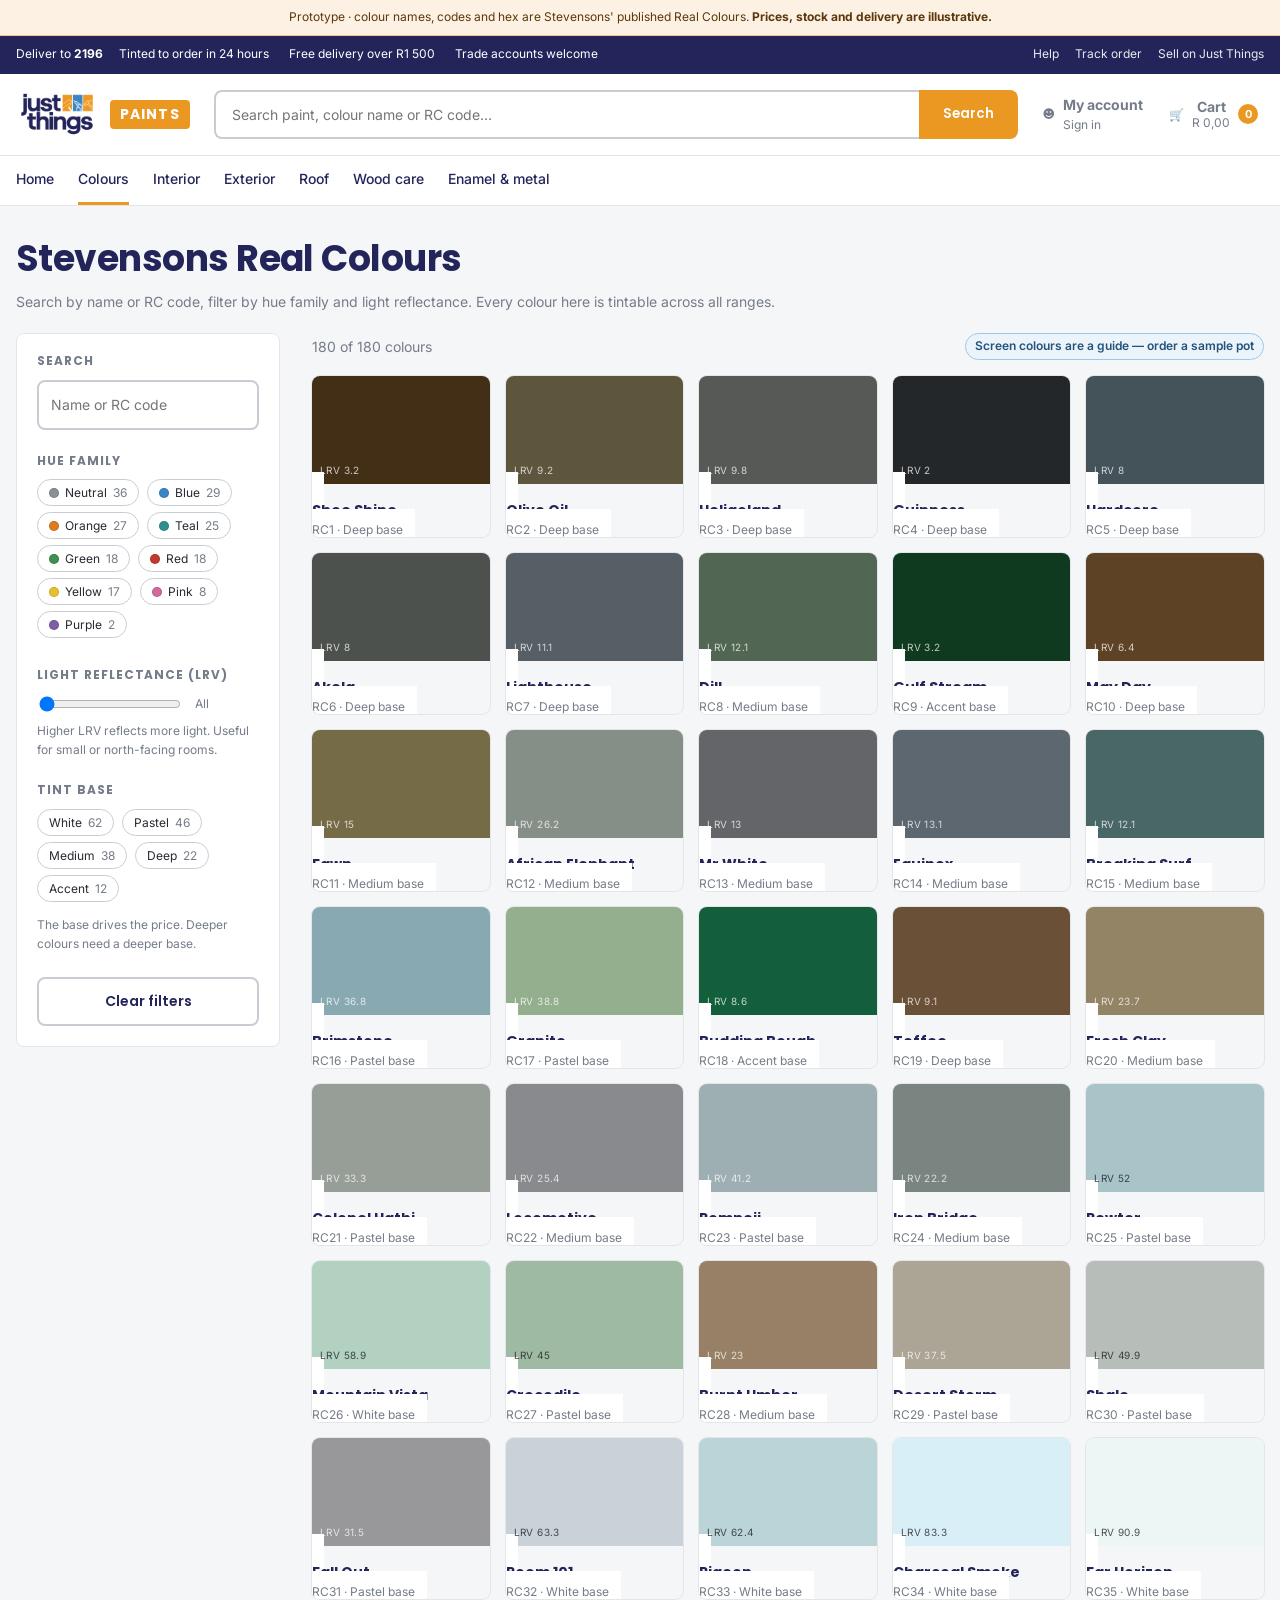
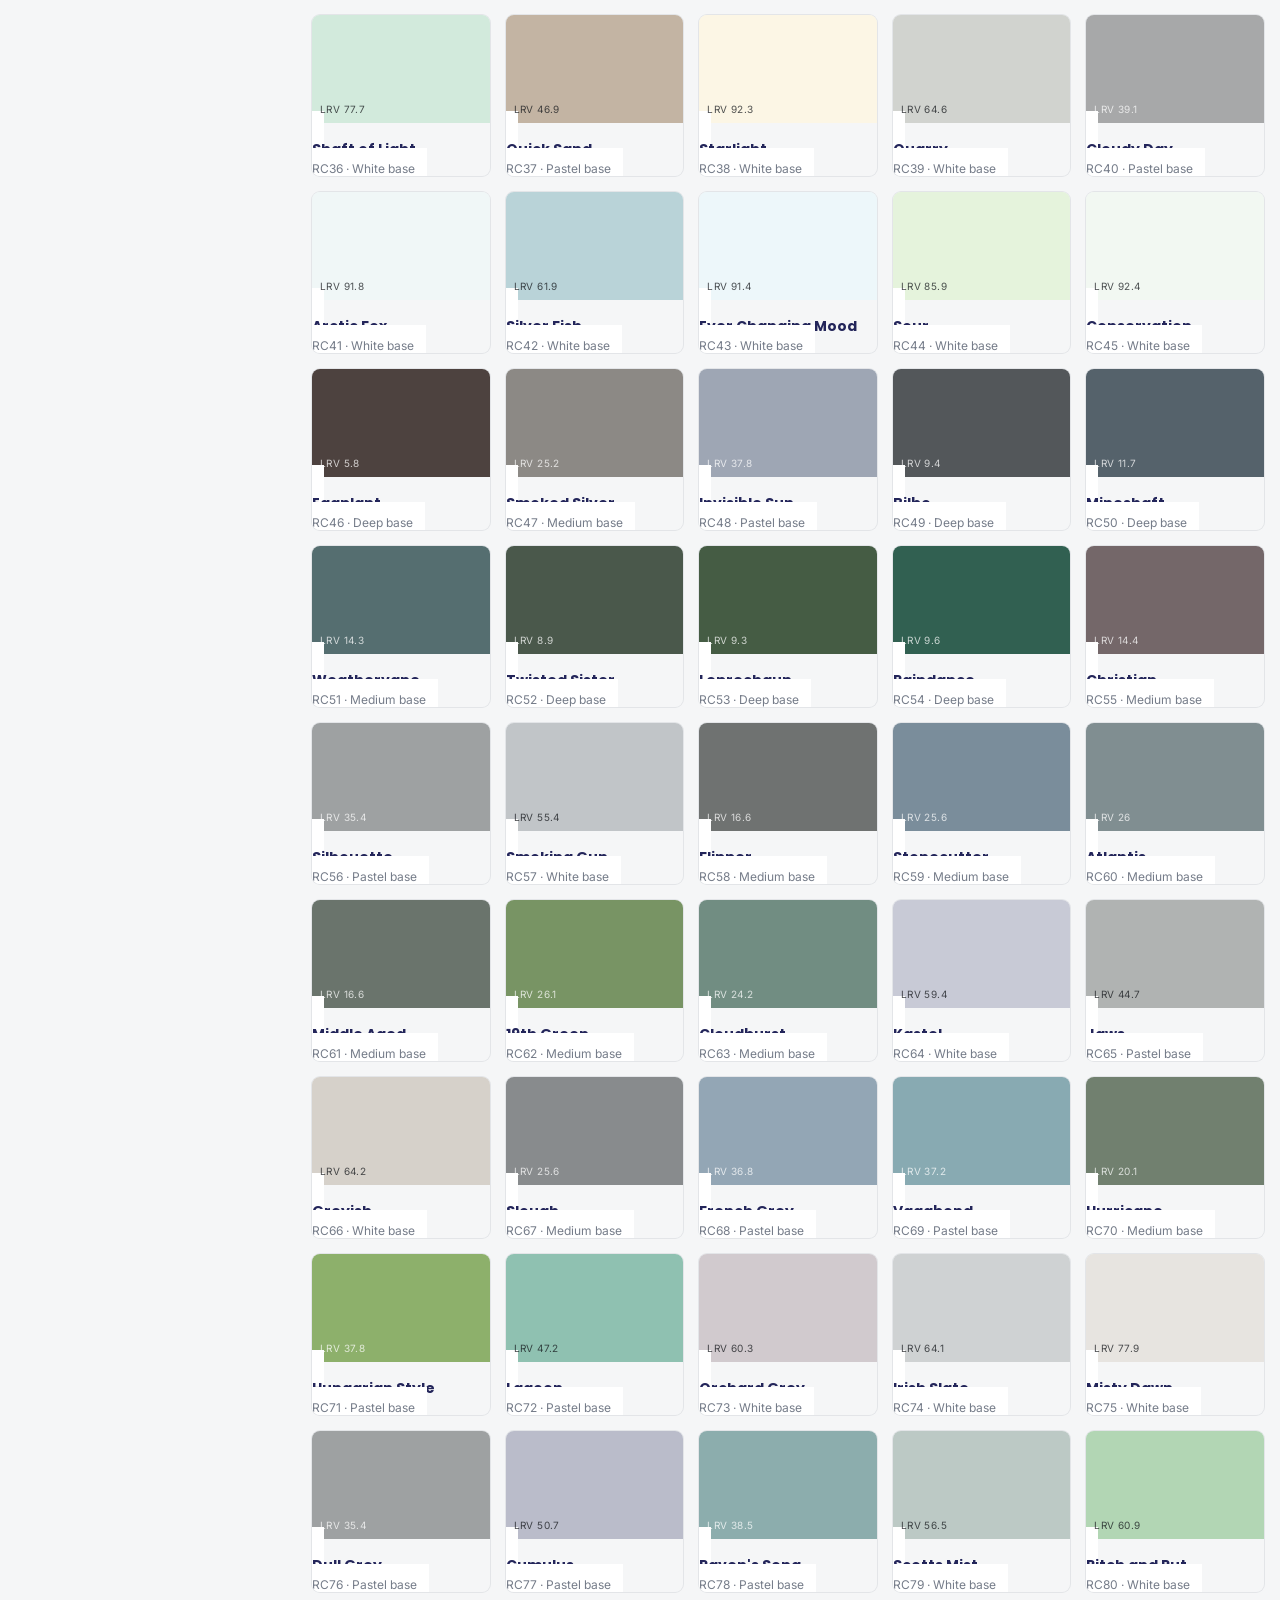
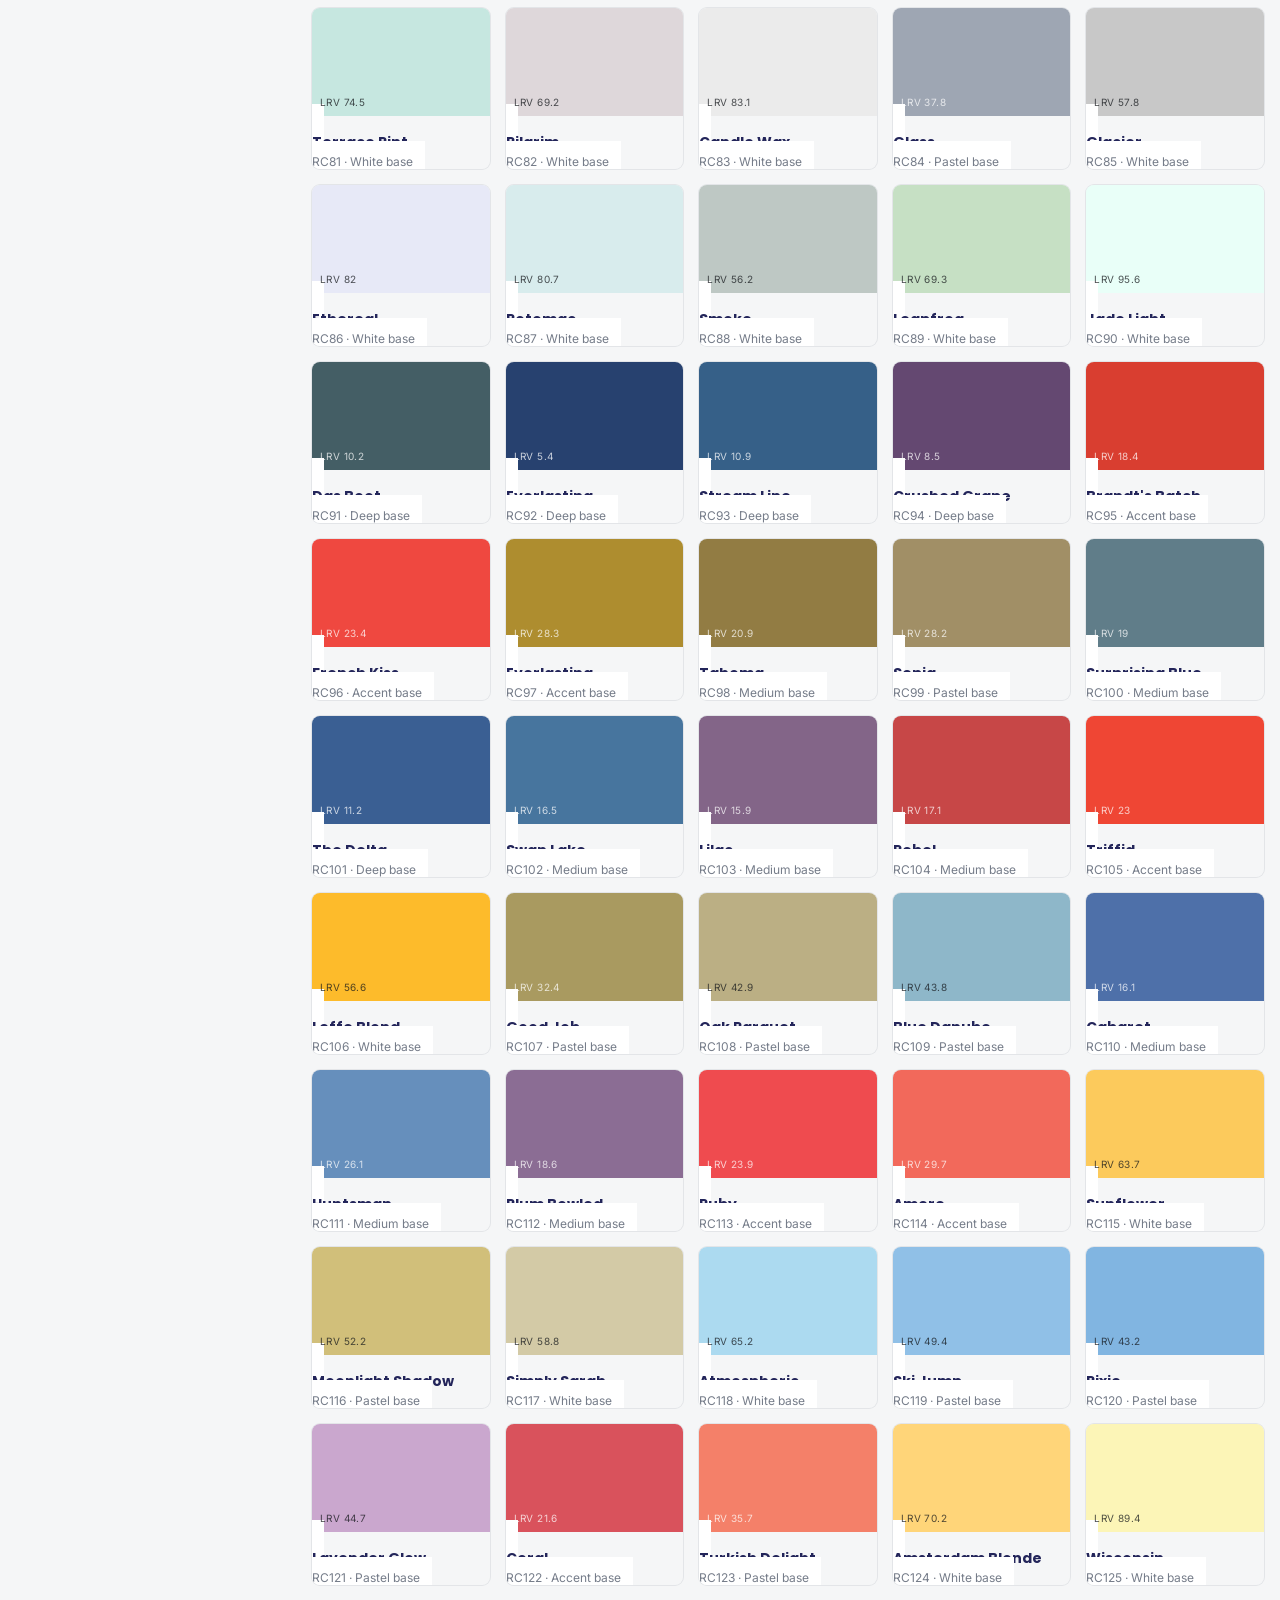
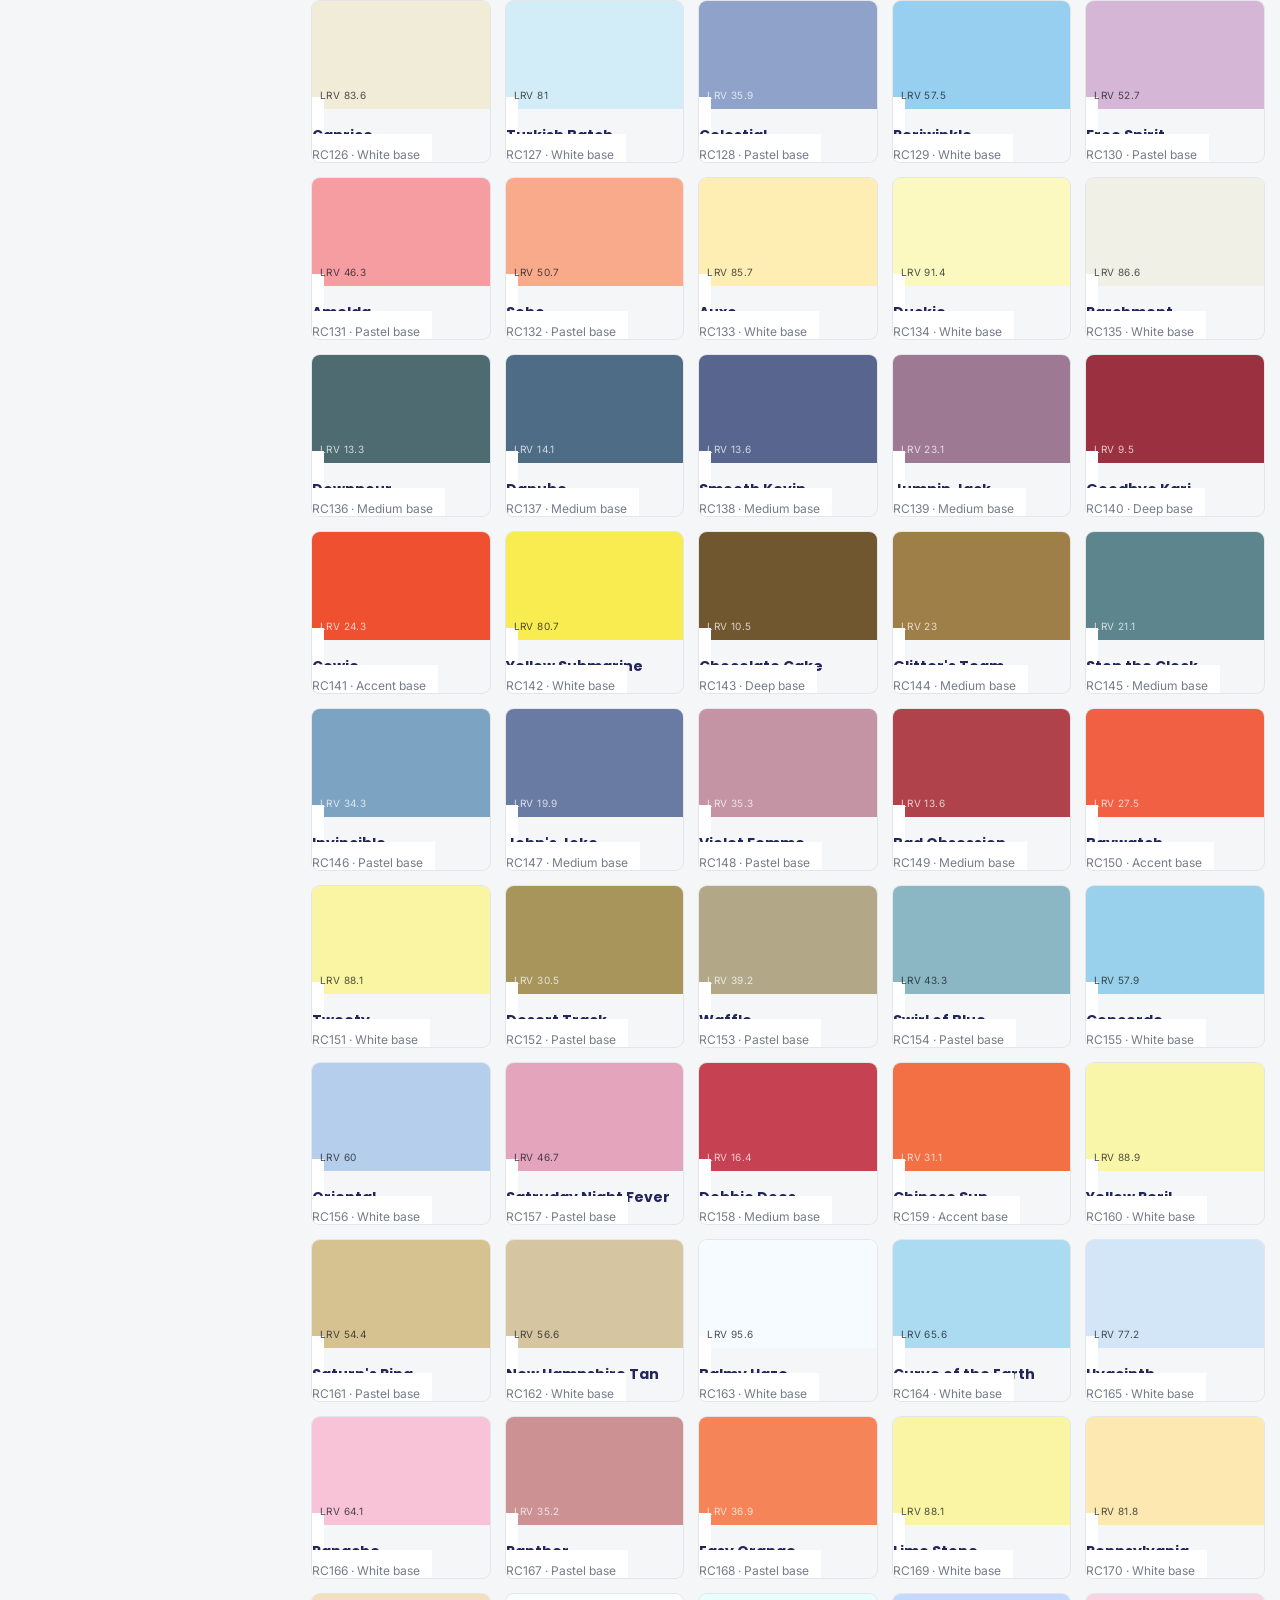
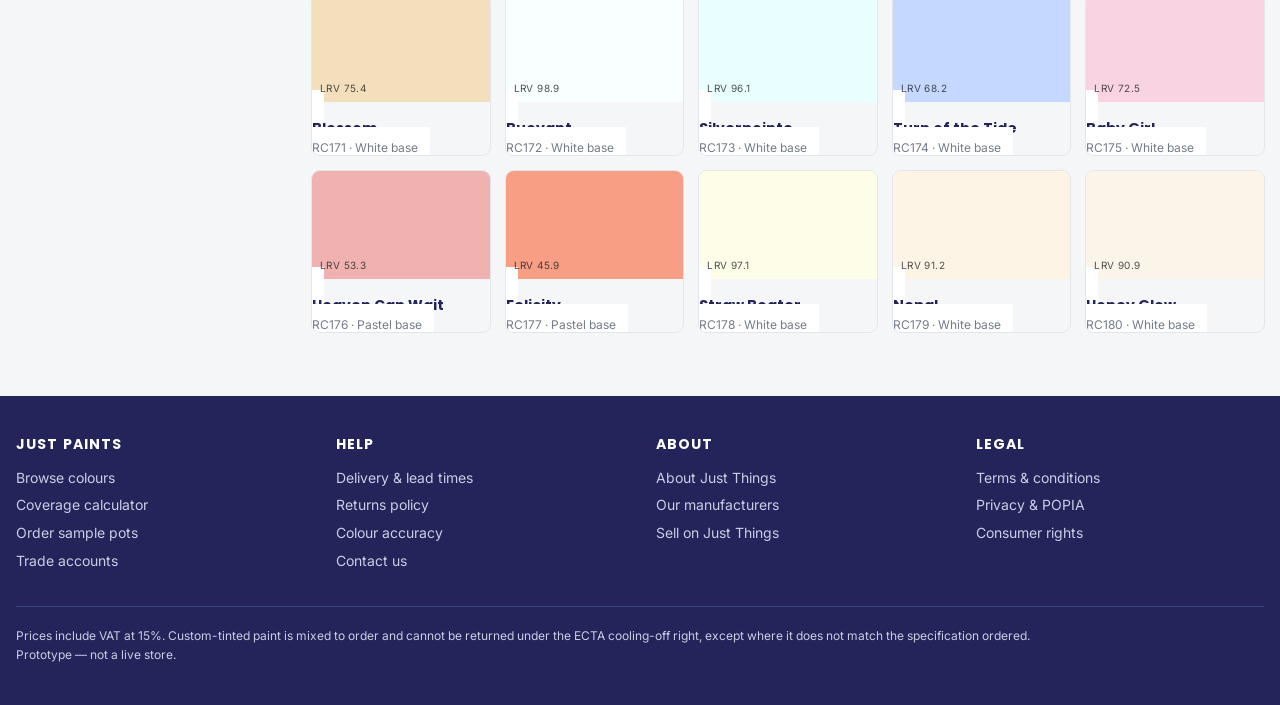
==== prototype/colours.html @ ed98efef "Add clickable Just Paints prototype Static storefront, no build step: home, colour browser and a pro" ====
<!DOCTYPE html>
<html lang="en-ZA" data-theme="light">
<head>
<meta charset="utf-8">
<meta name="color-scheme" content="light">
<meta name="viewport" content="width=device-width, initial-scale=1">
<title>Colours — Just Paints</title>
<meta name="description" content="Browse the Stevensons Real Colours collection by hue, lightness and name.">
<link rel="preconnect" href="https://fonts.googleapis.com">
<link rel="preconnect" href="https://fonts.gstatic.com" crossorigin>
<link href="https://fonts.googleapis.com/css2?family=Inter:wght@400;500;600&family=Poppins:wght@500;600;700&display=swap" rel="stylesheet">
<link rel="stylesheet" href="css/app.css">
<link rel="stylesheet" href="css/components.css">
</head>
<body>
<div id="jt-header"></div>

<main class="wrap">
  <div class="section-head" style="margin-top:var(--jt-space-8)">
    <div>
      <h1>Stevensons Real Colours</h1>
      <p>Search by name or RC code, filter by hue family and light reflectance.
         Every colour here is tintable across all ranges.</p>
    </div>
  </div>

  <div class="colour-layout">
    <aside class="filters">
      <div class="filter-group">
        <h4>Search</h4>
        <input class="search-input" type="search" id="q" placeholder="Name or RC code" aria-label="Search colours">
      </div>

      <div class="filter-group">
        <h4>Hue family</h4>
        <div id="families"></div>
      </div>

      <div class="filter-group">
        <h4>Light reflectance (LRV)</h4>
        <div class="rangebar">
          <input type="range" id="lrv" min="0" max="100" value="0" aria-label="Minimum LRV">
          <span class="xs muted" id="lrv-val" style="min-width:64px">All</span>
        </div>
        <p class="xs muted" style="margin:var(--jt-space-2) 0 0">
          Higher LRV reflects more light. Useful for small or north-facing rooms.
        </p>
      </div>

      <div class="filter-group">
        <h4>Tint base</h4>
        <div id="bases"></div>
        <p class="xs muted" style="margin:var(--jt-space-2) 0 0">
          The base drives the price. Deeper colours need a deeper base.
        </p>
      </div>

      <button class="btn btn-ghost btn-block" type="button" id="reset">Clear filters</button>
    </aside>

    <div>
      <div class="row" style="justify-content:space-between;margin-bottom:var(--jt-space-4)">
        <span class="small muted" id="count"></span>
        <span class="badge badge-info">Screen colours are a guide &mdash; order a sample pot</span>
      </div>
      <div class="swatch-grid" id="grid"></div>
      <p class="muted small" id="empty" hidden style="padding:var(--jt-space-10);text-align:center">
        No colours match those filters.
      </p>
    </div>
  </div>
</main>

<div id="jt-footer"></div>

<script src="data/colours.js"></script>
<script src="data/catalogue.js"></script>
<script src="js/app.js"></script>
<script>
JT.mount("Colours");

const ALL = JT.colours();
const state = { q: "", families: new Set(), bases: new Set(), minLrv: 0 };

const FAMILY_DOT = {
  Neutral: "#8b8f96", Red: "#c0392b", Orange: "#e07b1e", Yellow: "#e6c229",
  Green: "#3f8f4f", Teal: "#2f8f8f", Blue: "#3986c7", Purple: "#7a5ea8", Pink: "#d4699a"
};

function families() {
  return [...new Set(ALL.map(c => c.family))]
    .sort((a, b) => ALL.filter(c => c.family === b).length - ALL.filter(c => c.family === a).length);
}

function renderFilters() {
  document.getElementById("families").innerHTML = families().map(f => `
    <button class="chip" type="button" data-family="${f}" aria-pressed="false">
      <span class="dot" style="background:${FAMILY_DOT[f] || "#999"}"></span>${f}
      <span class="muted">${ALL.filter(c => c.family === f).length}</span>
    </button>`).join("");

  document.getElementById("bases").innerHTML = Object.keys(JT.BASES).map(b => `
    <button class="chip" type="button" data-base="${b}" aria-pressed="false">
      ${b}<span class="muted">${ALL.filter(c => c.tintBase === b).length}</span>
    </button>`).join("");

  document.querySelectorAll("[data-family]").forEach(el =>
    el.addEventListener("click", () => toggle(state.families, el.dataset.family, el)));
  document.querySelectorAll("[data-base]").forEach(el =>
    el.addEventListener("click", () => toggle(state.bases, el.dataset.base, el)));
}

function toggle(set, value, el) {
  if (set.has(value)) set.delete(value); else set.add(value);
  el.setAttribute("aria-pressed", set.has(value));
  render();
}

function matches(c) {
  const q = state.q.trim().toLowerCase();
  if (q && !(c.name.toLowerCase().includes(q) || c.code.toLowerCase().includes(q))) return false;
  if (state.families.size && !state.families.has(c.family)) return false;
  if (state.bases.size && !state.bases.has(c.tintBase)) return false;
  if (c.lrv < state.minLrv) return false;
  return true;
}

function render() {
  const list = ALL.filter(matches);
  document.getElementById("count").textContent =
    `${list.length} of ${ALL.length} colours`;
  document.getElementById("empty").hidden = list.length > 0;
  document.getElementById("grid").innerHTML = list.map(c => `
    <button class="swatch" type="button" onclick="location.href='product.html?colour=${c.code}'">
      <span class="fill" style="background:${c.hex};color:${JT.contrastOn(c.hex)}">
        <span class="lrv">LRV ${c.lrv}</span>
      </span>
      <span class="label">
        <strong>${c.name}</strong>
        <span>${c.code} &middot; ${c.tintBase} base</span>
      </span>
    </button>`).join("");
}

document.getElementById("q").addEventListener("input", e => { state.q = e.target.value; render(); });
document.getElementById("lrv").addEventListener("input", e => {
  state.minLrv = +e.target.value;
  document.getElementById("lrv-val").textContent = state.minLrv ? `${state.minLrv}+` : "All";
  render();
});
document.getElementById("reset").addEventListener("click", () => {
  state.q = ""; state.families.clear(); state.bases.clear(); state.minLrv = 0;
  document.getElementById("q").value = "";
  document.getElementById("lrv").value = 0;
  document.getElementById("lrv-val").textContent = "All";
  document.querySelectorAll(".chip").forEach(el => el.setAttribute("aria-pressed", "false"));
  render();
});

renderFilters();
render();
</script>
</body>
</html>
---- prototype/css/app.css ----
@import url("tokens.css");

*, *::before, *::after { box-sizing: border-box; }

body {
  margin: 0;
  font-family: var(--jt-font-body);
  font-size: var(--jt-text-base);
  line-height: var(--jt-leading-base);
  color: var(--jt-text);
  background: var(--jt-bg);
  -webkit-font-smoothing: antialiased;
}

h1, h2, h3, h4 {
  font-family: var(--jt-font-display);
  color: var(--jt-text-heading);
  line-height: var(--jt-leading-tight);
  margin: 0 0 var(--jt-space-3);
  letter-spacing: -0.015em;
}
h1 { font-size: var(--jt-text-3xl); }
h2 { font-size: var(--jt-text-2xl); }
h3 { font-size: var(--jt-text-lg); }
p { margin: 0 0 var(--jt-space-4); }
a { color: var(--jt-link); }

.wrap {
  max-width: var(--jt-container);
  margin-inline: auto;
  padding-inline: var(--jt-gutter);
}

/* --- Prototype banner ---------------------------------------------------- */
.proto-note {
  background: var(--jt-gold-50);
  border-bottom: 1px solid var(--jt-gold-200);
  color: var(--jt-gold-800);
  font-size: var(--jt-text-xs);
  padding: var(--jt-space-2) var(--jt-gutter);
  text-align: center;
}

/* --- Header -------------------------------------------------------------- */
.utility {
  background: var(--jt-blue-600);
  color: #fff;
  font-size: var(--jt-text-xs);
}
.utility .wrap { display: flex; gap: var(--jt-space-4); align-items: center; min-height: 38px; flex-wrap: wrap; }
.utility .spacer { margin-left: auto; }
.utility a { color: #fff; text-decoration: none; opacity: .9; }
.utility a:hover { opacity: 1; text-decoration: underline; }
.utility .promo { display: flex; gap: var(--jt-space-5); }

.masthead { background: var(--jt-surface); border-bottom: 1px solid var(--jt-border); }
.masthead .wrap {
  display: flex; align-items: center; gap: var(--jt-space-6);
  padding-block: var(--jt-space-4);
}
.brand { display: flex; align-items: center; gap: var(--jt-space-3); text-decoration: none; flex-shrink: 0; }
.brand img { height: 46px; width: auto; display: block; }
.brand .vertical {
  font-family: var(--jt-font-display); font-weight: 700; font-size: var(--jt-text-sm);
  letter-spacing: .08em; text-transform: uppercase;
  background: var(--jt-gold-400); color: #fff;
  padding: 4px 10px; border-radius: var(--jt-radius-sm);
}

.searchbar { flex: 1; display: flex; min-width: 220px; }
.searchbar input {
  flex: 1; border: 2px solid var(--jt-border-strong); border-right: 0;
  border-radius: var(--jt-radius) 0 0 var(--jt-radius);
  padding: var(--jt-space-3) var(--jt-space-4); font: inherit; font-size: var(--jt-text-sm);
  background: var(--jt-surface); color: var(--jt-text);
}
.searchbar input:focus { outline: 2px solid var(--jt-azure-400); outline-offset: -2px; }
.searchbar button {
  border: 0; background: var(--jt-gold-400); color: #fff; font-weight: 600;
  padding-inline: var(--jt-space-6); border-radius: 0 var(--jt-radius) var(--jt-radius) 0;
  cursor: pointer; font-family: var(--jt-font-display);
}
.searchbar button:hover { background: var(--jt-gold-500); }

.masthead-actions { display: flex; gap: var(--jt-space-5); align-items: center; }
.act { display: flex; gap: var(--jt-space-2); align-items: center; text-decoration: none; color: var(--jt-text); font-size: var(--jt-text-sm); background: none; border: 0; cursor: pointer; font-family: inherit; }
.act strong { display: block; font-size: var(--jt-text-sm); }
.act span { display: block; font-size: var(--jt-text-xs); color: var(--jt-text-muted); }
.act .pill {
  background: var(--jt-gold-400); color: #fff; border-radius: var(--jt-radius-pill);
  min-width: 20px; height: 20px; display: grid; place-items: center;
  font-size: 11px; font-weight: 700; padding-inline: 5px;
}

.mainnav { background: var(--jt-surface); border-bottom: 1px solid var(--jt-border); }
.mainnav .wrap { display: flex; gap: var(--jt-space-6); overflow-x: auto; }
.mainnav a {
  text-decoration: none; color: var(--jt-blue-600); font-weight: 500;
  padding-block: var(--jt-space-3); white-space: nowrap; font-size: var(--jt-text-sm);
  border-bottom: 3px solid transparent;
}
.mainnav a:hover, .mainnav a[aria-current] { border-bottom-color: var(--jt-gold-400); }

/* --- Buttons ------------------------------------------------------------- */
.btn {
  display: inline-flex; align-items: center; justify-content: center; gap: var(--jt-space-2);
  font-family: var(--jt-font-display); font-weight: 600; font-size: var(--jt-text-sm);
  padding: var(--jt-space-3) var(--jt-space-5); border-radius: var(--jt-radius);
  border: 2px solid transparent; cursor: pointer; text-decoration: none;
  transition: background var(--jt-duration) var(--jt-ease);
}
.btn-primary { background: var(--jt-gold-400); color: #fff; }
.btn-primary:hover { background: var(--jt-gold-500); }
.btn-secondary { background: var(--jt-blue-600); color: #fff; }
.btn-secondary:hover { background: var(--jt-blue-700); }
.btn-ghost { background: transparent; color: var(--jt-blue-600); border-color: var(--jt-border-strong); }
.btn-ghost:hover { border-color: var(--jt-blue-600); }
.btn-lg { font-size: var(--jt-text-base); padding: var(--jt-space-4) var(--jt-space-8); }
.btn-block { width: 100%; }
.btn:disabled { opacity: .45; cursor: not-allowed; }

/* --- Hero ---------------------------------------------------------------- */
.hero {
  background: linear-gradient(105deg, var(--jt-blue-600) 0%, var(--jt-blue-600) 52%, var(--jt-blue-500) 100%);
  color: #fff; border-radius: var(--jt-radius-lg); overflow: hidden;
  margin-block: var(--jt-space-6);
  display: grid; grid-template-columns: 1.1fr 1fr; align-items: stretch;
}
.hero-copy { padding: var(--jt-space-12); align-self: center; }
.hero .eyebrow {
  color: var(--jt-gold-300); font-family: var(--jt-font-display); font-weight: 600;
  letter-spacing: .22em; text-transform: uppercase; font-size: var(--jt-text-xs);
  margin-bottom: var(--jt-space-3);
}
.hero h1 { color: #fff; font-size: var(--jt-text-4xl); margin-bottom: var(--jt-space-4); }
.hero h1 em { color: var(--jt-gold-400); font-style: normal; }
.hero p { color: #dfe3f0; max-width: 46ch; }
.hero-swatches { display: grid; grid-template-columns: repeat(6, 1fr); min-height: 340px; }
.hero-swatches div { min-height: 48px; }

/* --- Cards / grid --------------------------------------------------------- */
.section { margin-block: var(--jt-space-12); }
.section-head { display: flex; align-items: baseline; justify-content: space-between; gap: var(--jt-space-4); margin-bottom: var(--jt-space-5); flex-wrap: wrap; }
.section-head p { color: var(--jt-text-muted); margin: 0; font-size: var(--jt-text-sm); }

.grid { display: grid; gap: var(--jt-space-5); }
.grid-3 { grid-template-columns: repeat(3, 1fr); }
.grid-4 { grid-template-columns: repeat(4, 1fr); }

.card {
  background: var(--jt-surface); border: 1px solid var(--jt-border);
  border-radius: var(--jt-radius); padding: var(--jt-space-5);
  text-decoration: none; color: inherit; display: block;
  transition: box-shadow var(--jt-duration) var(--jt-ease), border-color var(--jt-duration) var(--jt-ease);
}
a.card:hover { box-shadow: var(--jt-shadow); border-color: var(--jt-border-strong); }
.card h3 { margin-bottom: var(--jt-space-1); }
.card .meta { color: var(--jt-text-muted); font-size: var(--jt-text-sm); margin: 0 0 var(--jt-space-3); }
.card .price { font-family: var(--jt-font-display); font-weight: 700; font-size: var(--jt-text-xl); color: var(--jt-blue-600); }
.card .price small { font-weight: 400; font-size: var(--jt-text-xs); color: var(--jt-text-muted); display: block; }

.tile-swatch { height: 84px; border-radius: var(--jt-radius-sm); margin-bottom: var(--jt-space-3); border: 1px solid rgb(0 0 0 / .08); }

.feature { display: flex; gap: var(--jt-space-3); align-items: flex-start; }
.feature .ico { font-size: 22px; line-height: 1.2; }
.feature strong { display: block; font-family: var(--jt-font-display); color: var(--jt-blue-600); }
.feature span { font-size: var(--jt-text-sm); color: var(--jt-text-muted); }

.strip {
  background: var(--jt-surface); border: 1px solid var(--jt-border);
  border-radius: var(--jt-radius); padding: var(--jt-space-5);
  display: grid; grid-template-columns: repeat(4, 1fr); gap: var(--jt-space-5);
}

/* --- Footer --------------------------------------------------------------- */
footer.site { background: var(--jt-blue-600); color: #c9cee4; margin-top: var(--jt-space-16); padding-block: var(--jt-space-10); font-size: var(--jt-text-sm); }
footer.site h4 { color: #fff; font-size: var(--jt-text-sm); text-transform: uppercase; letter-spacing: .08em; }
footer.site a { color: #c9cee4; text-decoration: none; display: block; padding-block: 3px; }
footer.site a:hover { color: #fff; }
footer.site .cols { display: grid; grid-template-columns: repeat(4, 1fr); gap: var(--jt-space-8); }
footer.site .legal { border-top: 1px solid var(--jt-blue-500); margin-top: var(--jt-space-8); padding-top: var(--jt-space-5); font-size: var(--jt-text-xs); }

/* --- Utility -------------------------------------------------------------- */
.muted { color: var(--jt-text-muted); }
.small { font-size: var(--jt-text-sm); }
.xs { font-size: var(--jt-text-xs); }
.stack > * + * { margin-top: var(--jt-space-4); }
.row { display: flex; gap: var(--jt-space-3); align-items: center; flex-wrap: wrap; }

.badge {
  display: inline-flex; align-items: center; gap: 6px;
  font-size: var(--jt-text-xs); font-weight: 600;
  padding: 3px 9px; border-radius: var(--jt-radius-pill);
}
.badge-warn { background: var(--jt-gold-50); color: var(--jt-gold-800); border: 1px solid var(--jt-gold-200); }
.badge-ok { background: #e7f5ed; color: #14663a; border: 1px solid #b7e0c8; }
.badge-info { background: var(--jt-azure-50); color: var(--jt-azure-600); border: 1px solid var(--jt-azure-200); }

@media (max-width: 1000px) {
  .grid-4 { grid-template-columns: repeat(2, 1fr); }
  .grid-3 { grid-template-columns: repeat(2, 1fr); }
  .hero { grid-template-columns: 1fr; }
  .hero-copy { padding: var(--jt-space-8); }
  .strip { grid-template-columns: repeat(2, 1fr); }
  footer.site .cols { grid-template-columns: repeat(2, 1fr); }
}
@media (max-width: 640px) {
  .grid-4, .grid-3 { grid-template-columns: 1fr; }
  .hero h1 { font-size: var(--jt-text-2xl); }
  .masthead .wrap { flex-wrap: wrap; }
  .masthead-actions { order: 2; margin-left: auto; }
  .searchbar { order: 3; flex-basis: 100%; }
  .utility .promo { display: none; }
  .hero-swatches { min-height: 160px; }
}
---- prototype/css/components.css ----
/* Cart drawer, colour browser and product configurator */

/* --- Cart drawer ---------------------------------------------------------- */
#cart-backdrop {
  position: fixed; inset: 0; background: rgb(20 23 27 / .45); z-index: 40;
}
#cart-drawer {
  position: fixed; top: 0; right: 0; bottom: 0; width: min(420px, 100vw);
  background: var(--jt-surface); z-index: 50; display: flex; flex-direction: column;
  box-shadow: var(--jt-shadow-lg);
}
#cart-drawer[hidden], #cart-backdrop[hidden] { display: none; }
.cart-head {
  display: flex; align-items: center; justify-content: space-between;
  padding: var(--jt-space-5); border-bottom: 1px solid var(--jt-border);
}
.cart-head h3 { margin: 0; }
.cart-close {
  background: none; border: 0; font-size: 28px; line-height: 1;
  color: var(--jt-text-muted); cursor: pointer; padding: 0 var(--jt-space-2);
}
#cart-body { flex: 1; overflow-y: auto; }
.cart-line {
  display: flex; gap: var(--jt-space-3); padding: var(--jt-space-4) var(--jt-space-5);
  border-bottom: 1px solid var(--jt-border);
}
.cart-sw {
  width: 44px; height: 44px; border-radius: var(--jt-radius-sm);
  border: 1px solid rgb(0 0 0 / .12); flex-shrink: 0;
}
.cart-foot { padding: var(--jt-space-5); border-top: 1px solid var(--jt-border); }
.cart-foot .row { margin-bottom: var(--jt-space-2); }
.linkish {
  background: none; border: 0; color: var(--jt-link); cursor: pointer;
  padding: 0; text-decoration: underline; font-family: inherit;
}

/* --- Colour browser ------------------------------------------------------- */
.colour-layout { display: grid; grid-template-columns: var(--jt-sidebar) 1fr; gap: var(--jt-space-8); align-items: start; }
.filters {
  background: var(--jt-surface); border: 1px solid var(--jt-border);
  border-radius: var(--jt-radius); padding: var(--jt-space-5);
  position: sticky; top: var(--jt-space-4);
}
.filters h4 { font-size: var(--jt-text-xs); text-transform: uppercase; letter-spacing: .08em; color: var(--jt-text-muted); margin-bottom: var(--jt-space-3); }
.filters + * { min-width: 0; }
.filter-group { margin-bottom: var(--jt-space-6); }
.chip {
  display: inline-flex; align-items: center; gap: 6px;
  border: 1px solid var(--jt-border-strong); background: var(--jt-surface);
  border-radius: var(--jt-radius-pill); padding: 5px 11px;
  font-size: var(--jt-text-xs); cursor: pointer; margin: 0 4px 6px 0;
  font-family: inherit; color: var(--jt-text);
}
.chip[aria-pressed="true"] { background: var(--jt-blue-600); border-color: var(--jt-blue-600); color: #fff; }
.chip .dot { width: 10px; height: 10px; border-radius: 50%; border: 1px solid rgb(0 0 0 / .15); }

.swatch-grid { display: grid; grid-template-columns: repeat(auto-fill, minmax(150px, 1fr)); gap: var(--jt-space-4); }
.swatch {
  border: 0; padding: 0; background: none; cursor: pointer; text-align: left;
  border-radius: var(--jt-radius); overflow: hidden; font-family: inherit;
  box-shadow: 0 0 0 1px var(--jt-border);
  transition: transform var(--jt-duration) var(--jt-ease), box-shadow var(--jt-duration) var(--jt-ease);
}
.swatch:hover { transform: translateY(-2px); box-shadow: var(--jt-shadow); }
.swatch .fill { height: 108px; display: flex; align-items: flex-end; padding: var(--jt-space-2); }
.swatch .lrv { font-size: 10px; opacity: .75; letter-spacing: .04em; }
.swatch .label { background: var(--jt-surface); padding: var(--jt-space-3); }
.swatch .label strong { display: block; font-size: var(--jt-text-sm); color: var(--jt-text-heading); font-family: var(--jt-font-display); }
.swatch .label span { font-size: var(--jt-text-xs); color: var(--jt-text-muted); }

.rangebar { display: flex; align-items: center; gap: var(--jt-space-3); }
.rangebar input[type="range"] { flex: 1; }

.search-input {
  width: 100%; border: 2px solid var(--jt-border-strong); border-radius: var(--jt-radius);
  padding: var(--jt-space-3); font: inherit; font-size: var(--jt-text-sm);
  background: var(--jt-surface); color: var(--jt-text);
}
.search-input:focus { outline: 2px solid var(--jt-azure-400); outline-offset: -2px; }

/* --- Product page --------------------------------------------------------- */
.pdp { display: grid; grid-template-columns: 1.05fr 1fr; gap: var(--jt-space-10); align-items: start; }
.tin {
  border-radius: var(--jt-radius-lg); overflow: hidden; border: 1px solid var(--jt-border);
  background: var(--jt-surface);
}
.tin .preview {
  aspect-ratio: 4 / 3; display: grid; place-items: center; position: relative;
  transition: background var(--jt-duration) var(--jt-ease);
}
.tin .preview .can {
  width: 46%; aspect-ratio: 3 / 4; border-radius: 10px;
  background: rgb(255 255 255 / .92); box-shadow: 0 12px 34px rgb(0 0 0 / .22);
  display: flex; flex-direction: column; justify-content: space-between; padding: 14px;
}
.tin .preview .can .lid { height: 14px; border-radius: 4px; }
.tin .preview .can .face { font-family: var(--jt-font-display); color: var(--jt-blue-600); }
.tin .preview .can .face b { display: block; font-size: 15px; line-height: 1.2; }
.tin .preview .can .face span { font-size: 11px; color: var(--jt-text-muted); }
.tin .caption { padding: var(--jt-space-4); border-top: 1px solid var(--jt-border); }

.opts { display: flex; gap: var(--jt-space-2); flex-wrap: wrap; }
.opt {
  border: 2px solid var(--jt-border); background: var(--jt-surface);
  border-radius: var(--jt-radius); padding: var(--jt-space-3) var(--jt-space-4);
  cursor: pointer; font-family: var(--jt-font-display); font-size: var(--jt-text-sm);
  color: var(--jt-text); min-width: 78px; text-align: center;
}
.opt small { display: block; font-family: var(--jt-font-body); font-weight: 400; font-size: var(--jt-text-xs); color: var(--jt-text-muted); }
.opt[aria-pressed="true"] { border-color: var(--jt-blue-600); background: var(--jt-blue-50); }
.opt:hover { border-color: var(--jt-border-strong); }

.field-label {
  font-family: var(--jt-font-display); font-weight: 600; font-size: var(--jt-text-sm);
  color: var(--jt-text-heading); display: block; margin-bottom: var(--jt-space-2);
}

.colour-picker {
  display: flex; align-items: center; gap: var(--jt-space-4);
  border: 2px solid var(--jt-border); border-radius: var(--jt-radius);
  padding: var(--jt-space-3); background: var(--jt-surface); width: 100%;
  cursor: pointer; font-family: inherit; text-align: left; color: var(--jt-text);
}
.colour-picker:hover { border-color: var(--jt-border-strong); }
.colour-picker .sw { width: 52px; height: 52px; border-radius: var(--jt-radius-sm); border: 1px solid rgb(0 0 0 / .12); flex-shrink: 0; }
.colour-picker .name { flex: 1; }
.colour-picker .name strong { display: block; font-family: var(--jt-font-display); }

.pricebox {
  background: var(--jt-surface); border: 1px solid var(--jt-border);
  border-radius: var(--jt-radius); padding: var(--jt-space-5);
}
.pricebox .big {
  font-family: var(--jt-font-display); font-weight: 700; font-size: var(--jt-text-3xl);
  color: var(--jt-blue-600); line-height: 1.1;
}
.breakdown { width: 100%; border-collapse: collapse; font-size: var(--jt-text-sm); margin-top: var(--jt-space-3); }
.breakdown td { padding: 5px 0; color: var(--jt-text-muted); }
.breakdown td:last-child { text-align: right; color: var(--jt-text); font-variant-numeric: tabular-nums; }
.breakdown tr.total td { border-top: 1px solid var(--jt-border); padding-top: var(--jt-space-3); font-weight: 600; color: var(--jt-text); }

.calc {
  background: var(--jt-azure-50); border: 1px solid var(--jt-azure-200);
  border-radius: var(--jt-radius); padding: var(--jt-space-5);
}
.calc h3 { color: var(--jt-azure-600); }
.calc-inputs { display: grid; grid-template-columns: 1fr 1fr; gap: var(--jt-space-3); }
.calc input, .calc select {
  width: 100%; border: 1px solid var(--jt-azure-200); border-radius: var(--jt-radius-sm);
  padding: var(--jt-space-2) var(--jt-space-3); font: inherit; font-size: var(--jt-text-sm);
  background: #fff; color: var(--jt-n-800);
}
.calc-result {
  background: #fff; border-radius: var(--jt-radius-sm); padding: var(--jt-space-4);
  margin-top: var(--jt-space-4); font-size: var(--jt-text-sm); color: var(--jt-n-800);
}
.calc-result strong { font-family: var(--jt-font-display); }

/* --- Colour modal ---------------------------------------------------------- */
#colour-modal {
  position: fixed; inset: 0; z-index: 60; display: grid; place-items: center;
  padding: var(--jt-gutter); background: rgb(20 23 27 / .5);
}
#colour-modal[hidden] { display: none; }
.modal-panel {
  background: var(--jt-surface); border-radius: var(--jt-radius-lg);
  width: min(960px, 100%); max-height: 88vh; display: flex; flex-direction: column;
  box-shadow: var(--jt-shadow-lg); overflow: hidden;
}
.modal-head { padding: var(--jt-space-5); border-bottom: 1px solid var(--jt-border); display: flex; gap: var(--jt-space-4); align-items: center; }
.modal-body { overflow-y: auto; padding: var(--jt-space-5); }

@media (max-width: 1000px) {
  .pdp { grid-template-columns: 1fr; }
  .colour-layout { grid-template-columns: 1fr; }
  .filters { position: static; }
}
@media (max-width: 640px) {
  .calc-inputs { grid-template-columns: 1fr; }
  .swatch-grid { grid-template-columns: repeat(auto-fill, minmax(120px, 1fr)); }
}
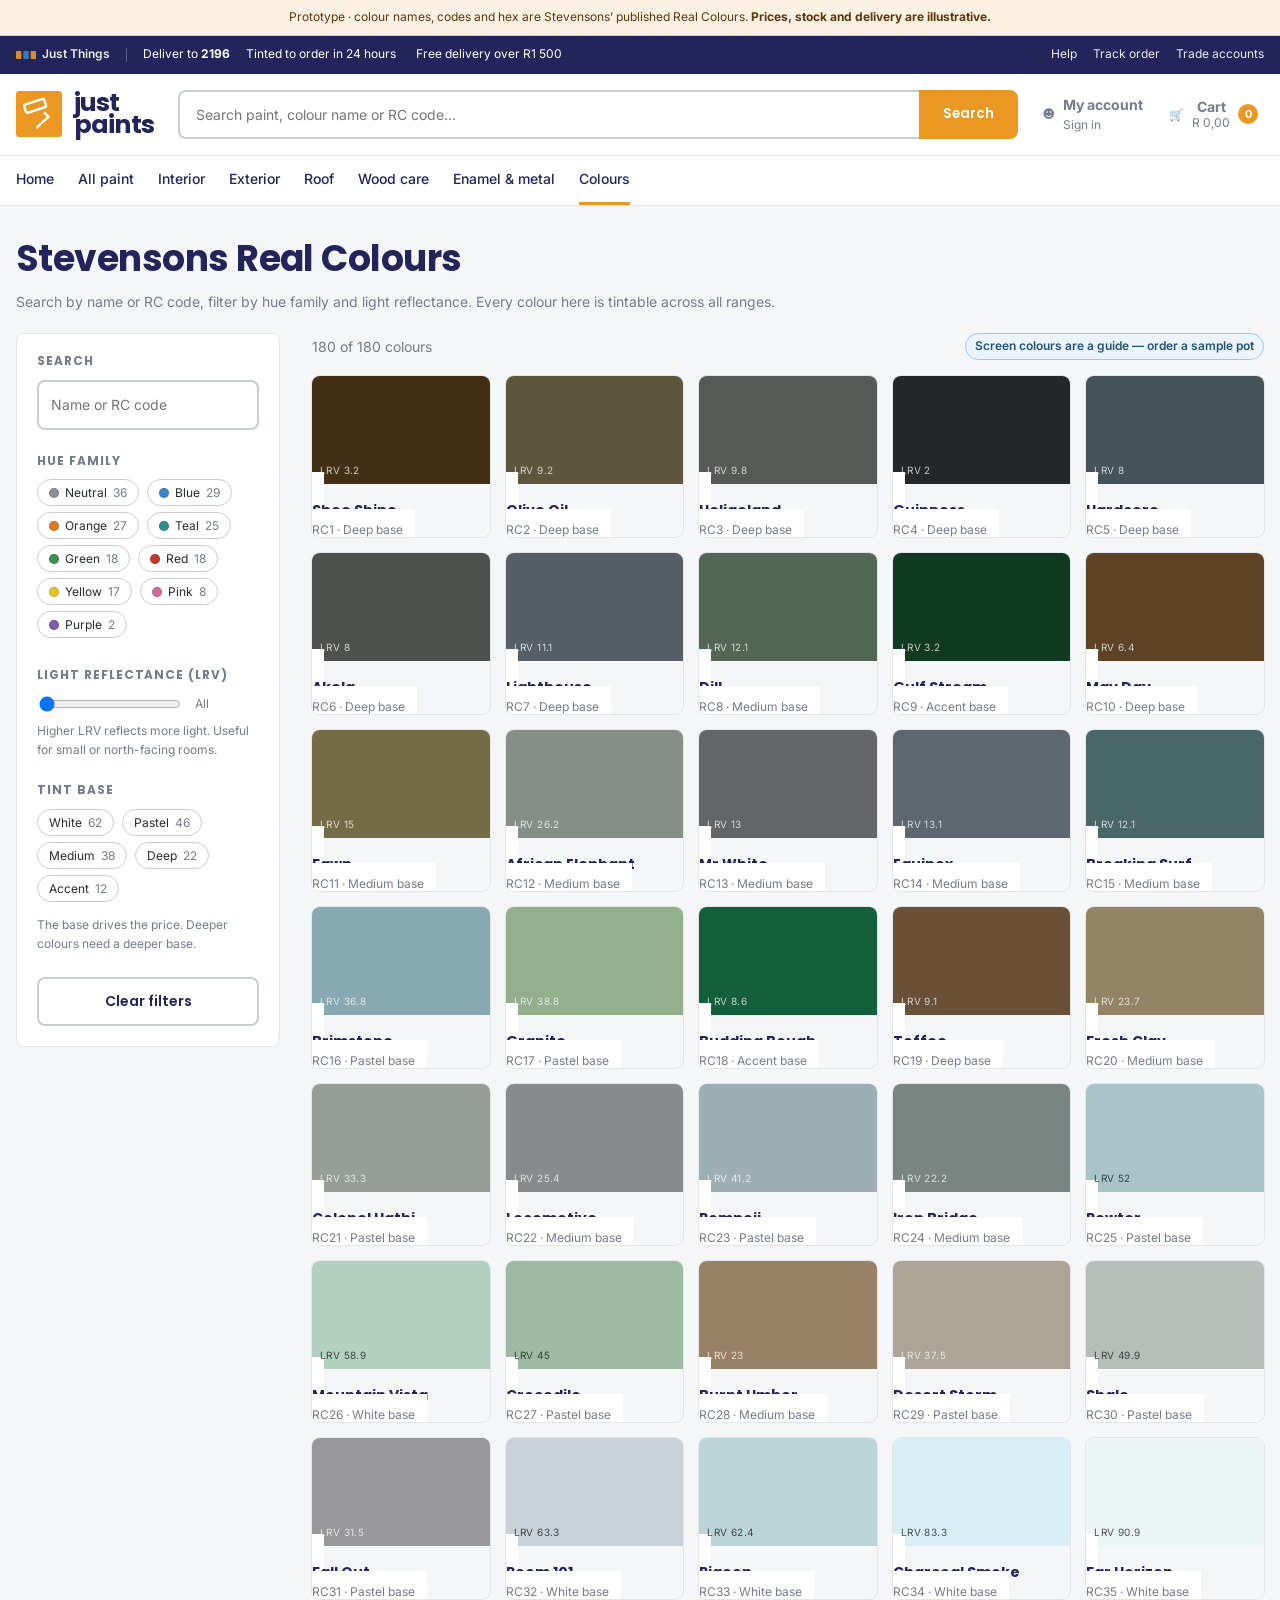
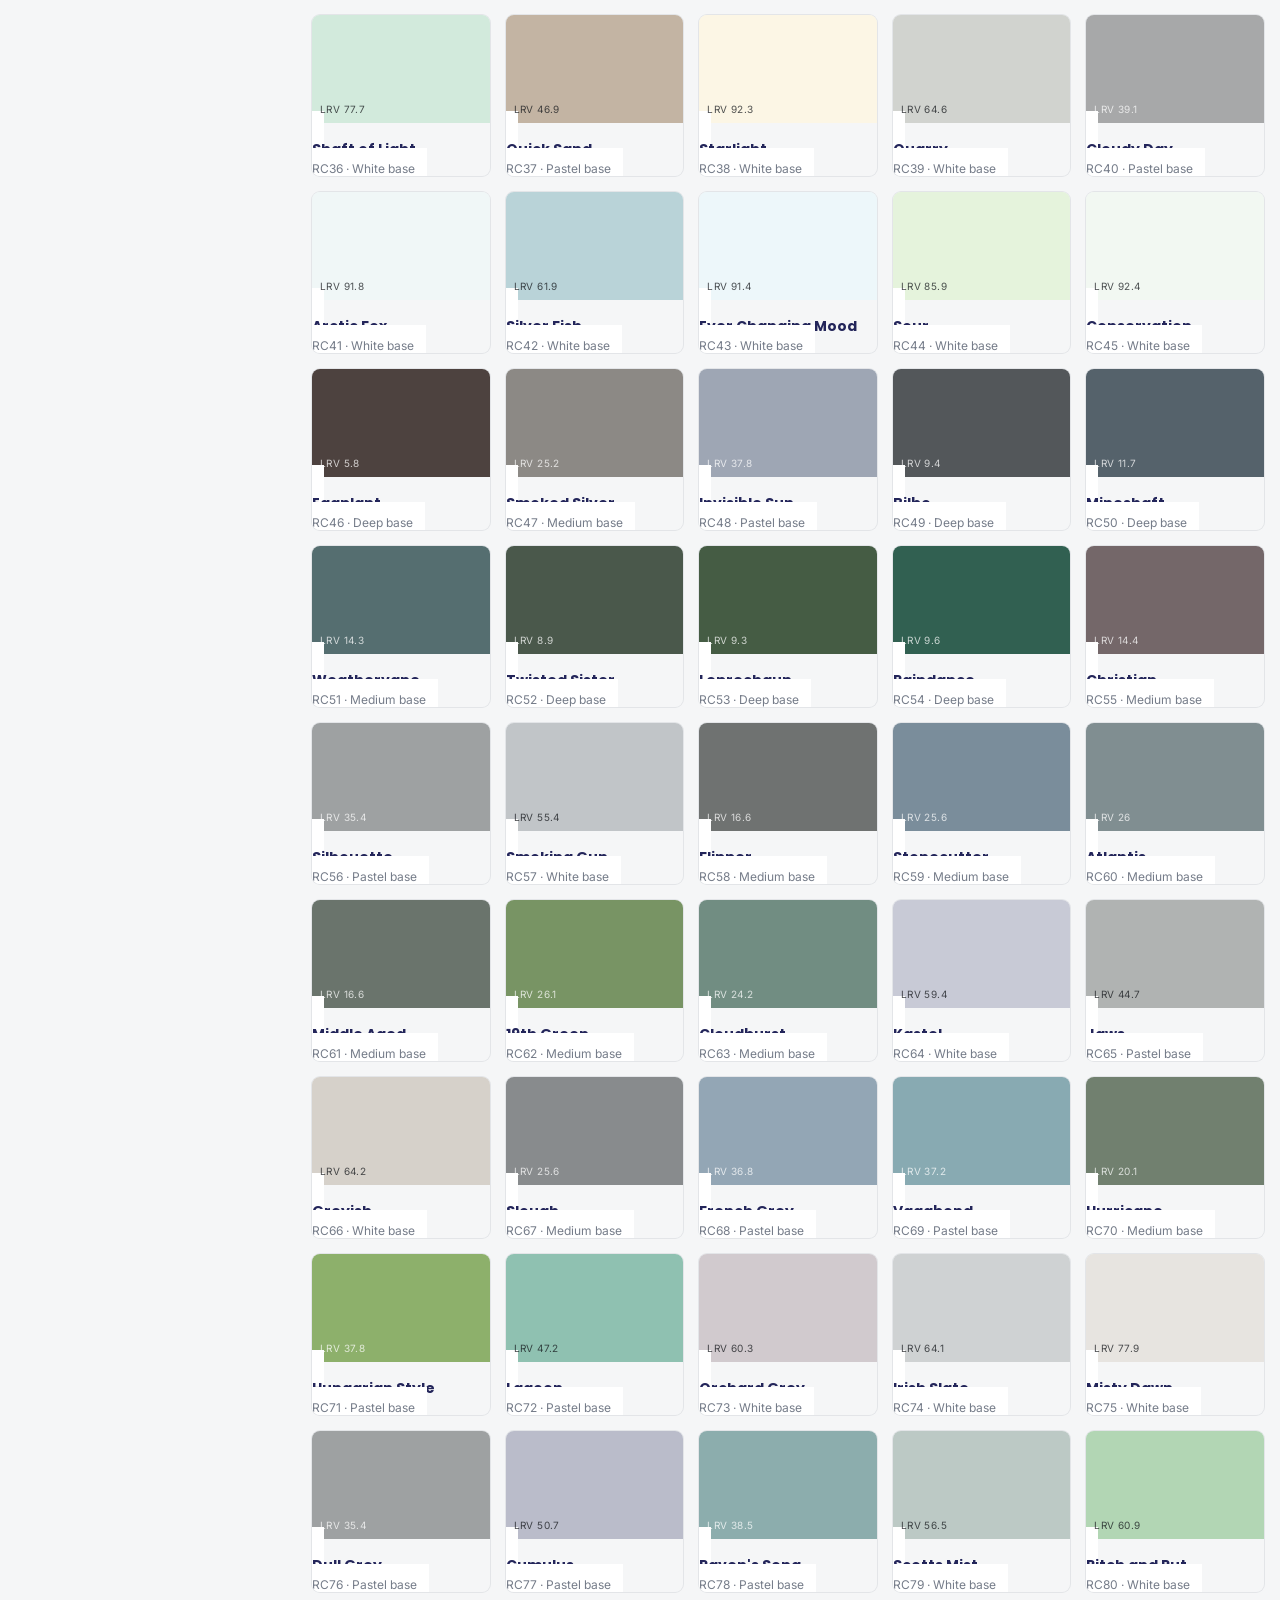
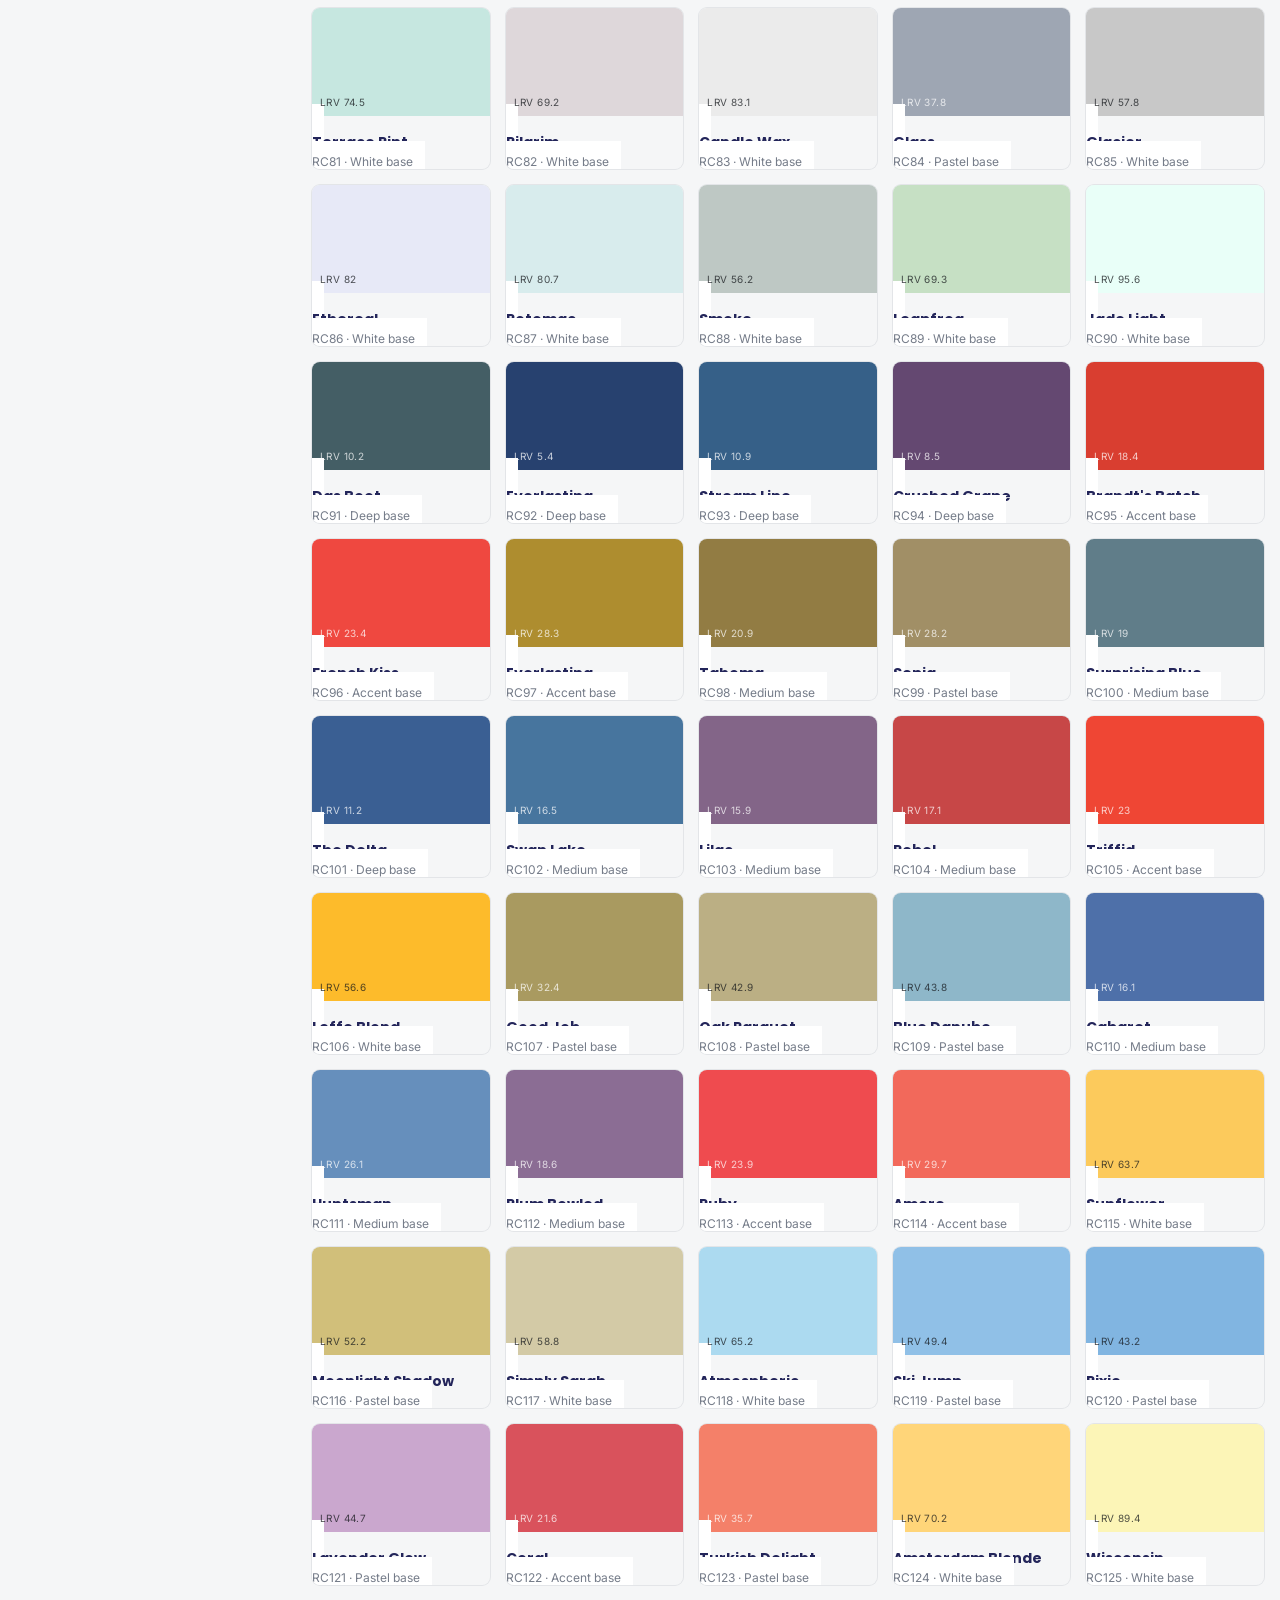
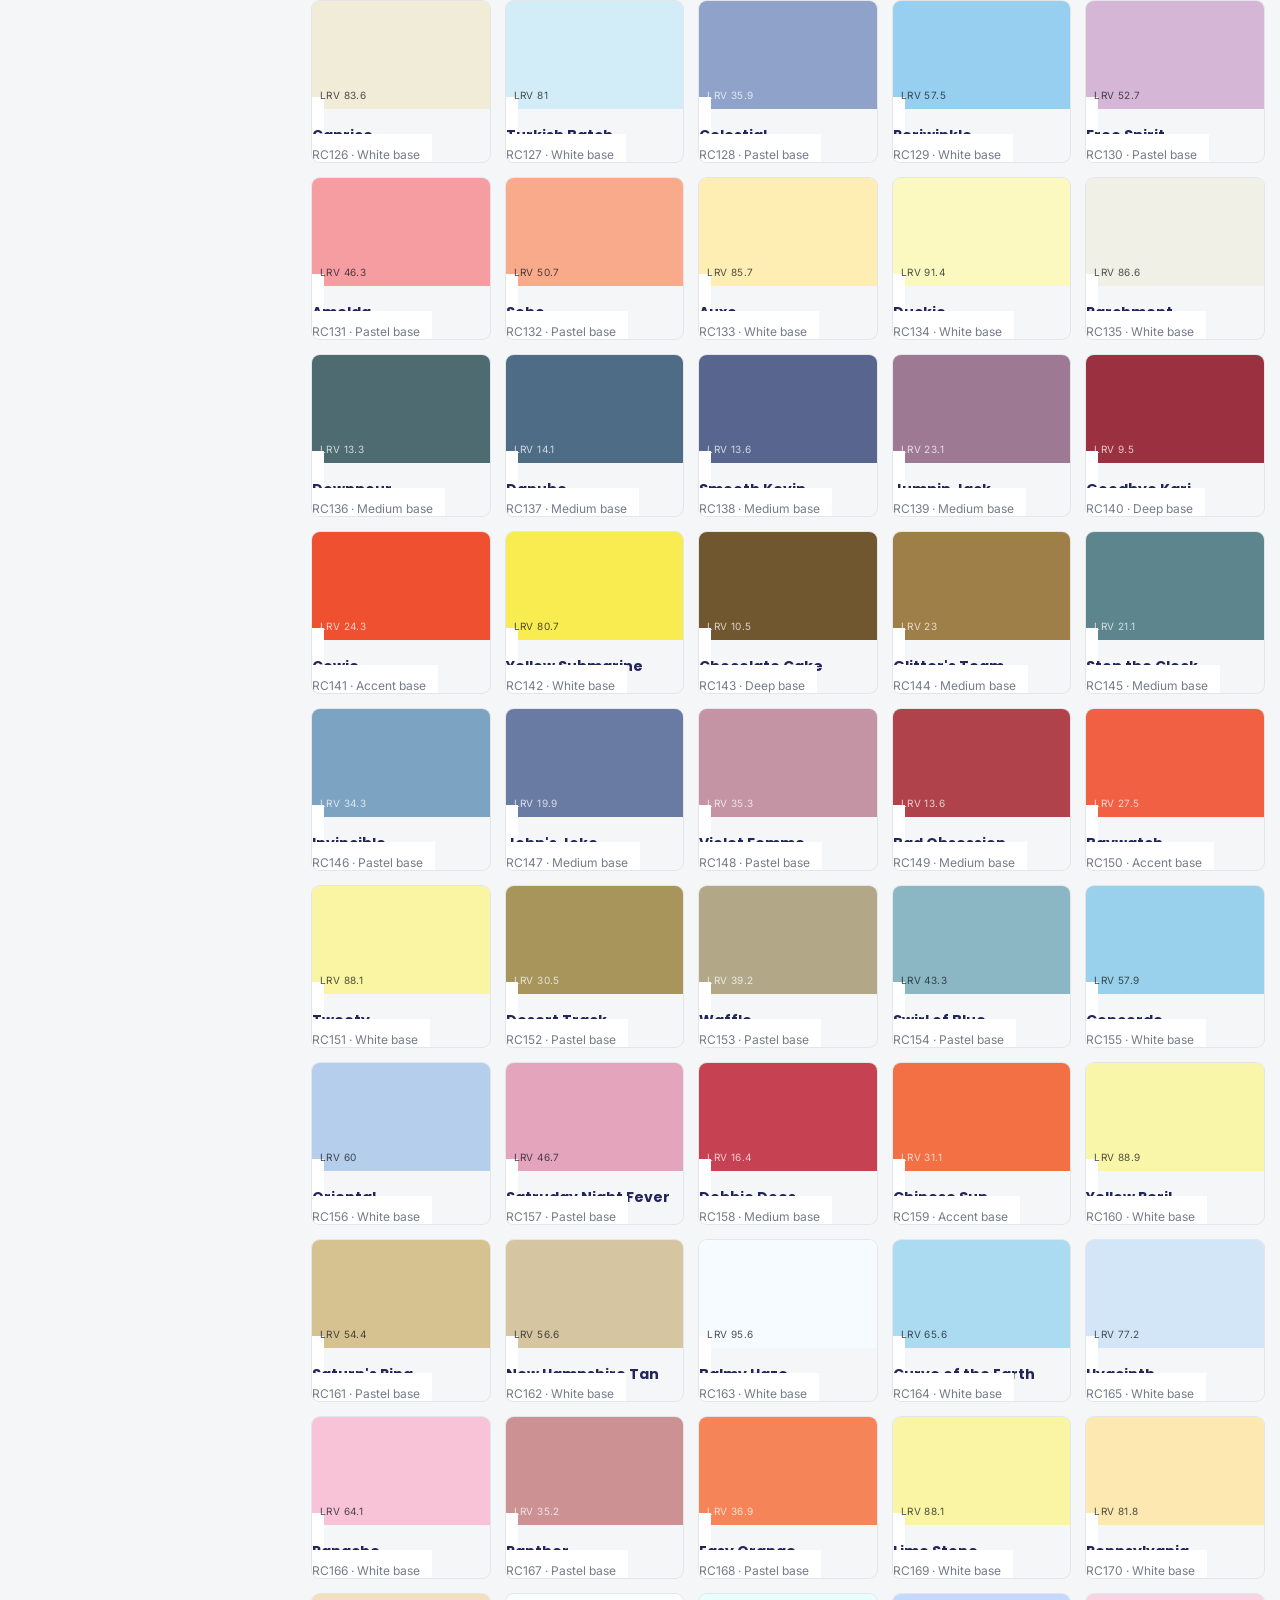
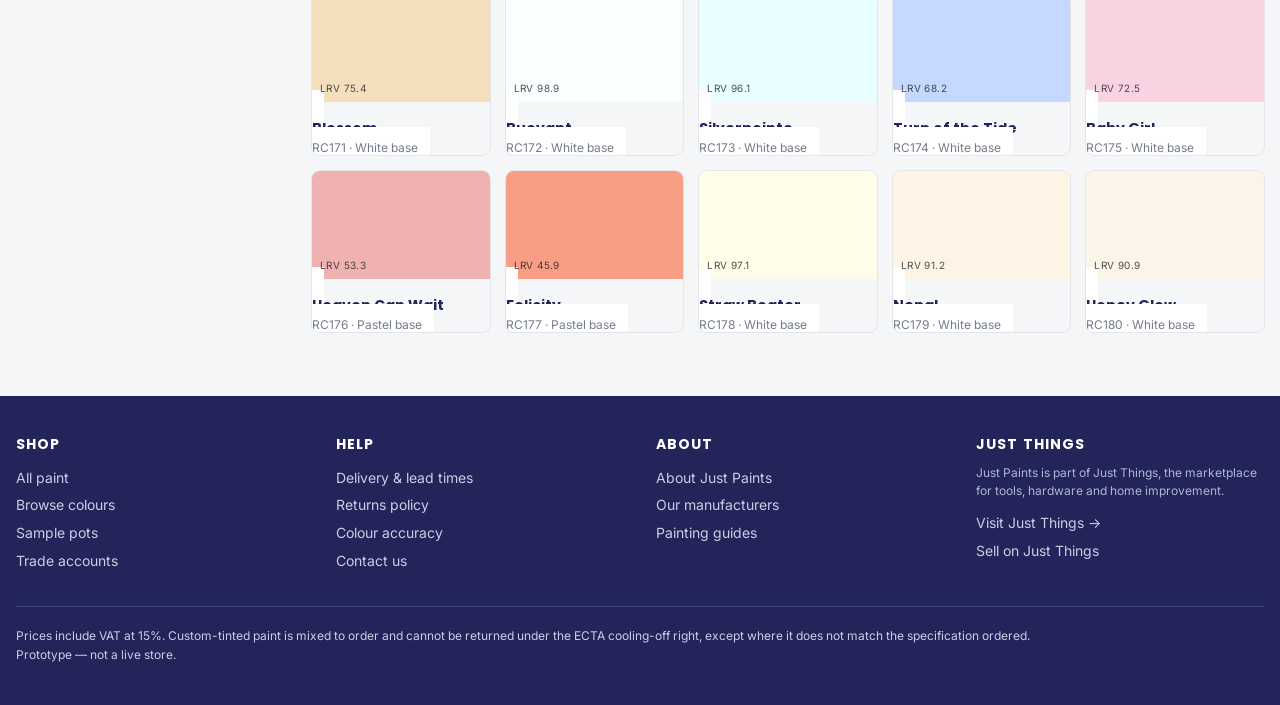
==== commit 9b6dbb1a: "Replace em-dashes with hyphens across docs and prototype Co-Authored-By: Claude Opus 4.7 (1M context" ====
--- a/prototype/colours.html
+++ b/prototype/colours.html
@@ -4,7 +4,7 @@
 <meta charset="utf-8">
 <meta name="color-scheme" content="light">
 <meta name="viewport" content="width=device-width, initial-scale=1">
-<title>Colours — Just Paints</title>
+<title>Colours - Just Paints</title>
 <meta name="description" content="Browse the Stevensons Real Colours collection by hue, lightness and name.">
 <link rel="preconnect" href="https://fonts.googleapis.com">
 <link rel="preconnect" href="https://fonts.gstatic.com" crossorigin>
--- a/prototype/css/components.css
+++ b/prototype/css/components.css
@@ -89,15 +89,7 @@
   aspect-ratio: 4 / 3; display: grid; place-items: center; position: relative;
   transition: background var(--jt-duration) var(--jt-ease);
 }
-.tin .preview .can {
-  width: 46%; aspect-ratio: 3 / 4; border-radius: 10px;
-  background: rgb(255 255 255 / .92); box-shadow: 0 12px 34px rgb(0 0 0 / .22);
-  display: flex; flex-direction: column; justify-content: space-between; padding: 14px;
-}
-.tin .preview .can .lid { height: 14px; border-radius: 4px; }
-.tin .preview .can .face { font-family: var(--jt-font-display); color: var(--jt-blue-600); }
-.tin .preview .can .face b { display: block; font-size: 15px; line-height: 1.2; }
-.tin .preview .can .face span { font-size: 11px; color: var(--jt-text-muted); }
+.tin .preview .tin-art { max-width: 46%; filter: drop-shadow(0 12px 24px rgb(0 0 0 / .25)); }
 .tin .caption { padding: var(--jt-space-4); border-top: 1px solid var(--jt-border); }
 
 .opts { display: flex; gap: var(--jt-space-2); flex-wrap: wrap; }
@@ -171,6 +163,96 @@
 .modal-head { padding: var(--jt-space-5); border-bottom: 1px solid var(--jt-border); display: flex; gap: var(--jt-space-4); align-items: center; }
 .modal-body { overflow-y: auto; padding: var(--jt-space-5); }
 
+/* --- Just Paints lockup ----------------------------------------------------
+   Just Paints is its own storefront brand. Just Things is the parent
+   marketplace and lives in the utility bar and the footer, never as a prefix. */
+.brand { gap: var(--jt-space-3); }
+.brand-tile { width: 46px; height: 46px; flex-shrink: 0; }
+.brand-tile svg { width: 100%; height: 100%; display: block; border-radius: 3px; }
+.brand-word {
+  display: flex; flex-direction: column;
+  font-family: var(--jt-font-display); font-weight: 700;
+  font-size: 25px; line-height: 0.88; letter-spacing: -0.035em;
+  color: var(--jt-blue-600); text-transform: lowercase;
+}
+
+.parent-link {
+  display: inline-flex; align-items: center; gap: 6px;
+  font-weight: 600; opacity: .85;
+}
+.parent-link svg { width: 20px; height: 8px; display: block; }
+.parent-link:hover { opacity: 1; }
+.utility-divider {
+  width: 1px; height: 14px; background: rgb(255 255 255 / .25);
+}
+
+/* --- Product grid ----------------------------------------------------------- */
+.product-grid {
+  display: grid; gap: var(--jt-space-5);
+  grid-template-columns: repeat(auto-fill, minmax(230px, 1fr));
+}
+
+.product-card {
+  display: flex; flex-direction: column;
+  background: var(--jt-surface); border: 1px solid var(--jt-border);
+  border-radius: var(--jt-radius); overflow: hidden;
+  text-decoration: none; color: inherit;
+  transition: box-shadow var(--jt-duration) var(--jt-ease), border-color var(--jt-duration) var(--jt-ease);
+}
+.product-card:hover { box-shadow: var(--jt-shadow); border-color: var(--jt-border-strong); }
+
+.product-art {
+  position: relative; background: var(--jt-n-50);
+  border-bottom: 1px solid var(--jt-border);
+  display: grid; place-items: center; padding: var(--jt-space-4);
+}
+.product-art .art-flag { position: absolute; top: 10px; right: 10px; }
+
+.tin-art { width: 100%; max-width: 132px; height: auto; display: block; }
+.tin-label {
+  font-family: var(--jt-font-display); font-size: 13px; font-weight: 700;
+  fill: var(--jt-blue-600); text-transform: lowercase; letter-spacing: -0.02em;
+}
+.tin-sub {
+  font-family: var(--jt-font-body); font-size: 9px; fill: var(--jt-n-500);
+  letter-spacing: .08em; text-transform: uppercase;
+}
+
+.product-body { padding: var(--jt-space-4); display: flex; flex-direction: column; flex: 1; }
+.product-brand {
+  font-size: var(--jt-text-xs); color: var(--jt-text-muted);
+  text-transform: uppercase; letter-spacing: .06em;
+}
+.product-card h3 { font-size: var(--jt-text-base); margin: 4px 0 6px; }
+.product-blurb {
+  font-size: var(--jt-text-sm); color: var(--jt-text-muted);
+  margin: 0 0 var(--jt-space-3);
+  display: -webkit-box; -webkit-line-clamp: 2; -webkit-box-orient: vertical; overflow: hidden;
+}
+.product-meta {
+  display: flex; justify-content: space-between; gap: var(--jt-space-2);
+  font-size: var(--jt-text-sm); color: var(--jt-star);
+}
+.product-meta .muted { color: var(--jt-text-muted); }
+.product-sizes {
+  font-size: var(--jt-text-xs); margin-top: 4px;
+  padding-bottom: var(--jt-space-3); border-bottom: 1px solid var(--jt-border);
+}
+.product-price { margin-top: auto; padding-top: var(--jt-space-3); }
+.product-price strong {
+  display: block; font-family: var(--jt-font-display);
+  font-size: var(--jt-text-lg); color: var(--jt-blue-600);
+}
+
+.inline-select {
+  border: 1px solid var(--jt-border-strong); border-radius: var(--jt-radius-sm);
+  padding: 4px 8px; font: inherit; font-size: var(--jt-text-sm);
+  background: var(--jt-surface); color: var(--jt-text); margin-left: 6px;
+}
+
+.colour-picker.compact { padding: var(--jt-space-2); gap: var(--jt-space-3); }
+.colour-picker.compact .sw { width: 38px; height: 38px; }
+
 @media (max-width: 1000px) {
   .pdp { grid-template-columns: 1fr; }
   .colour-layout { grid-template-columns: 1fr; }
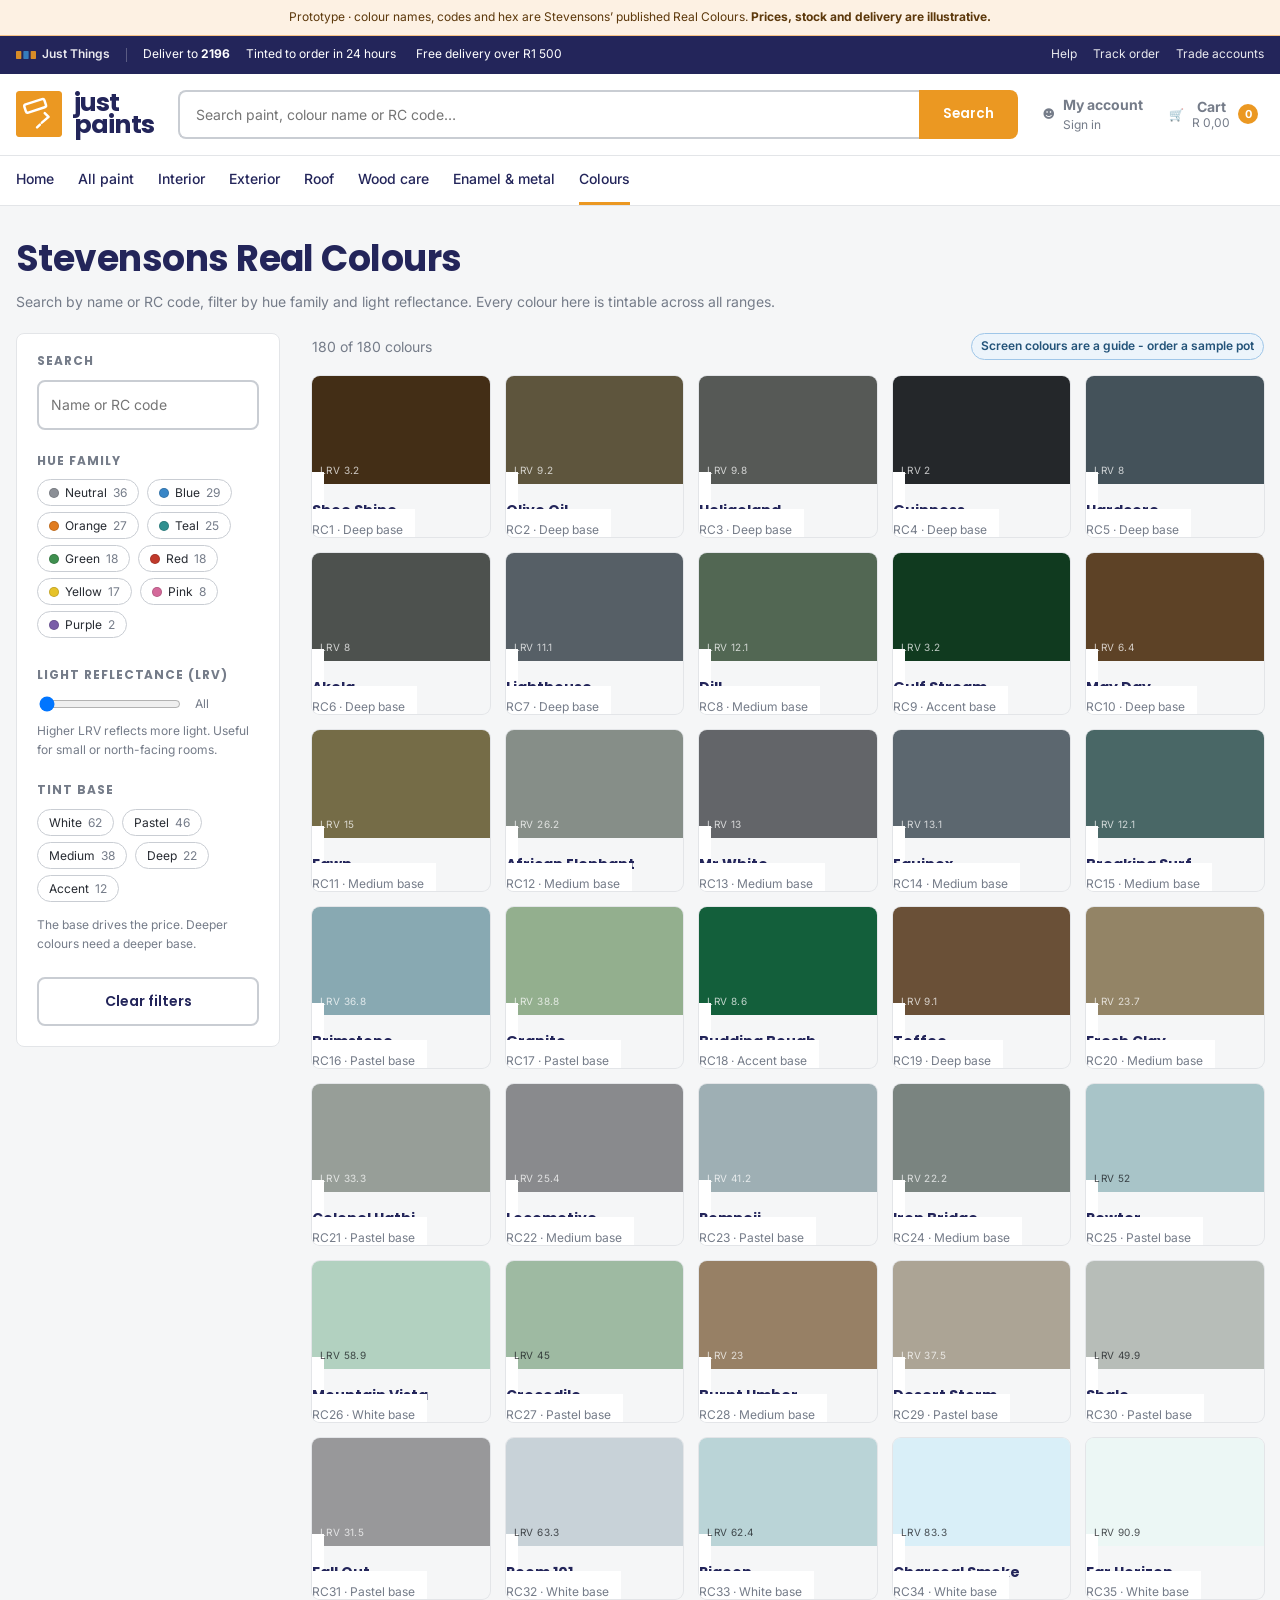
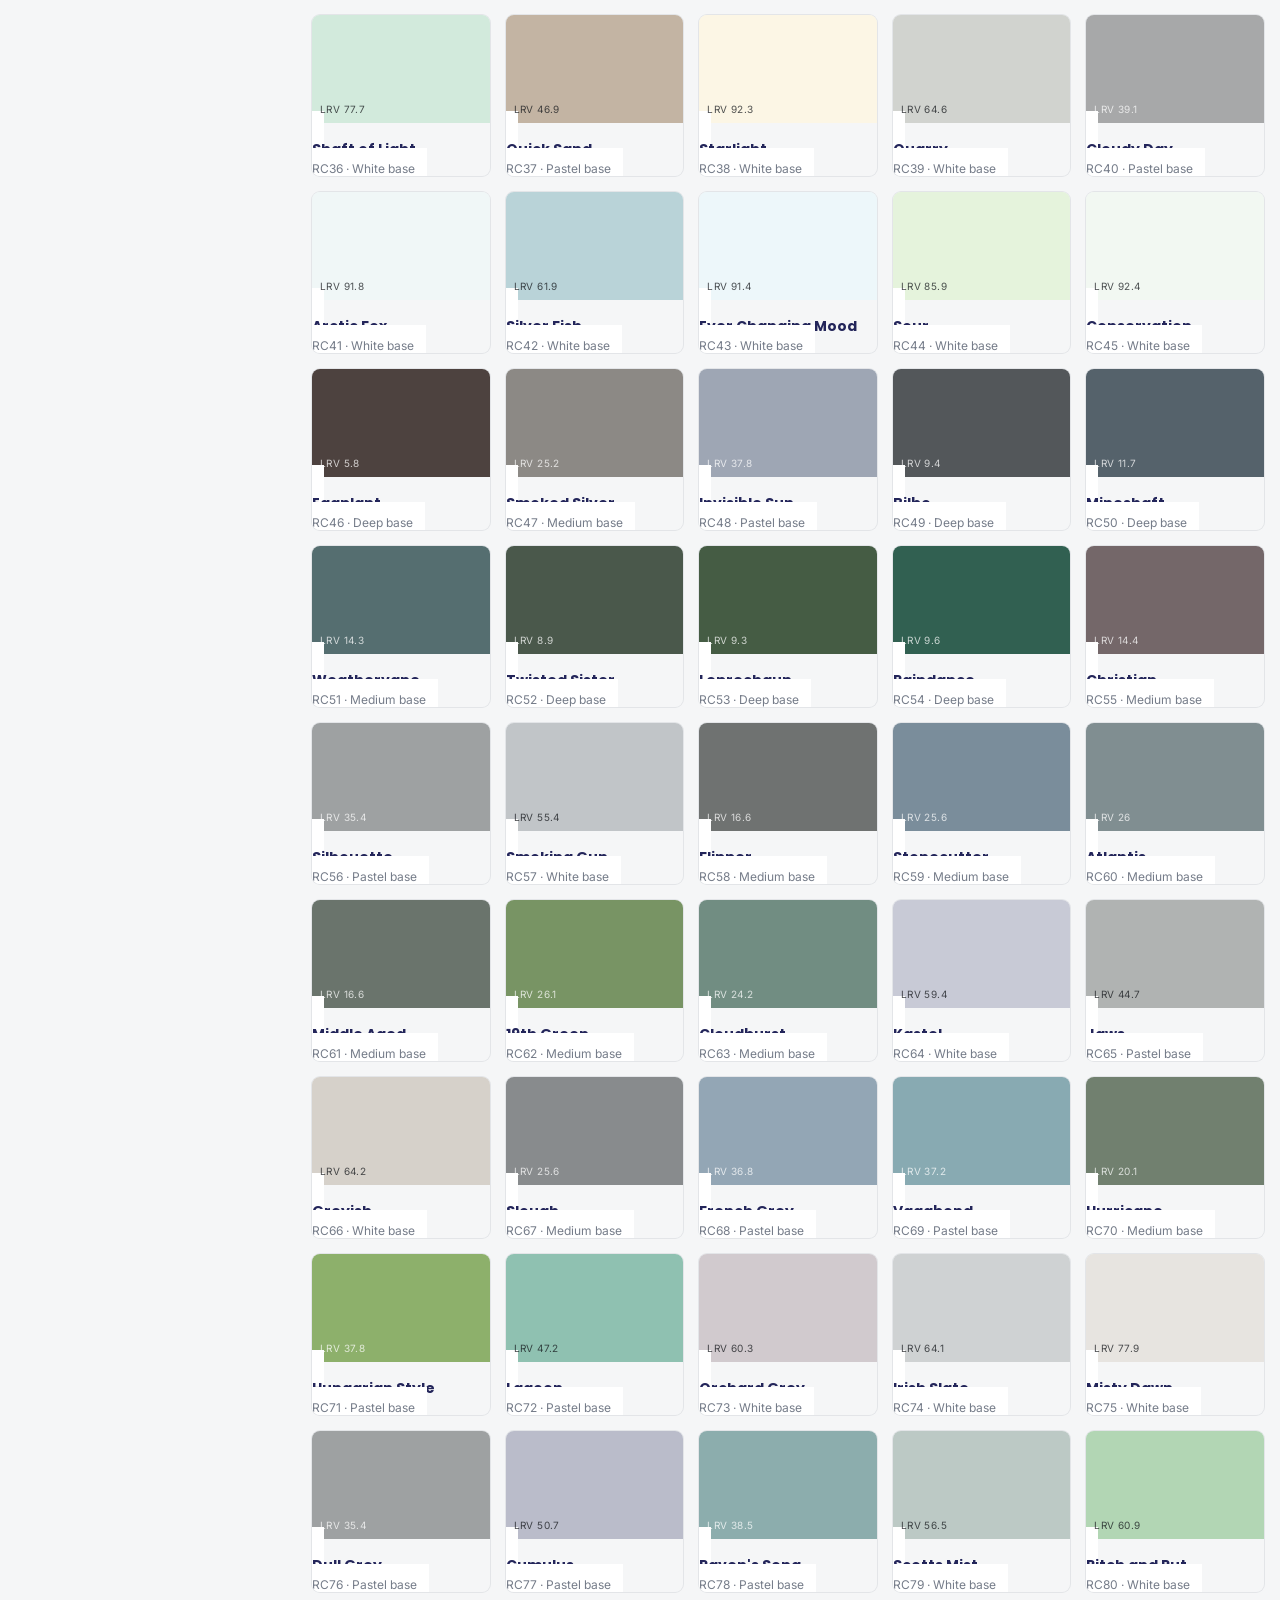
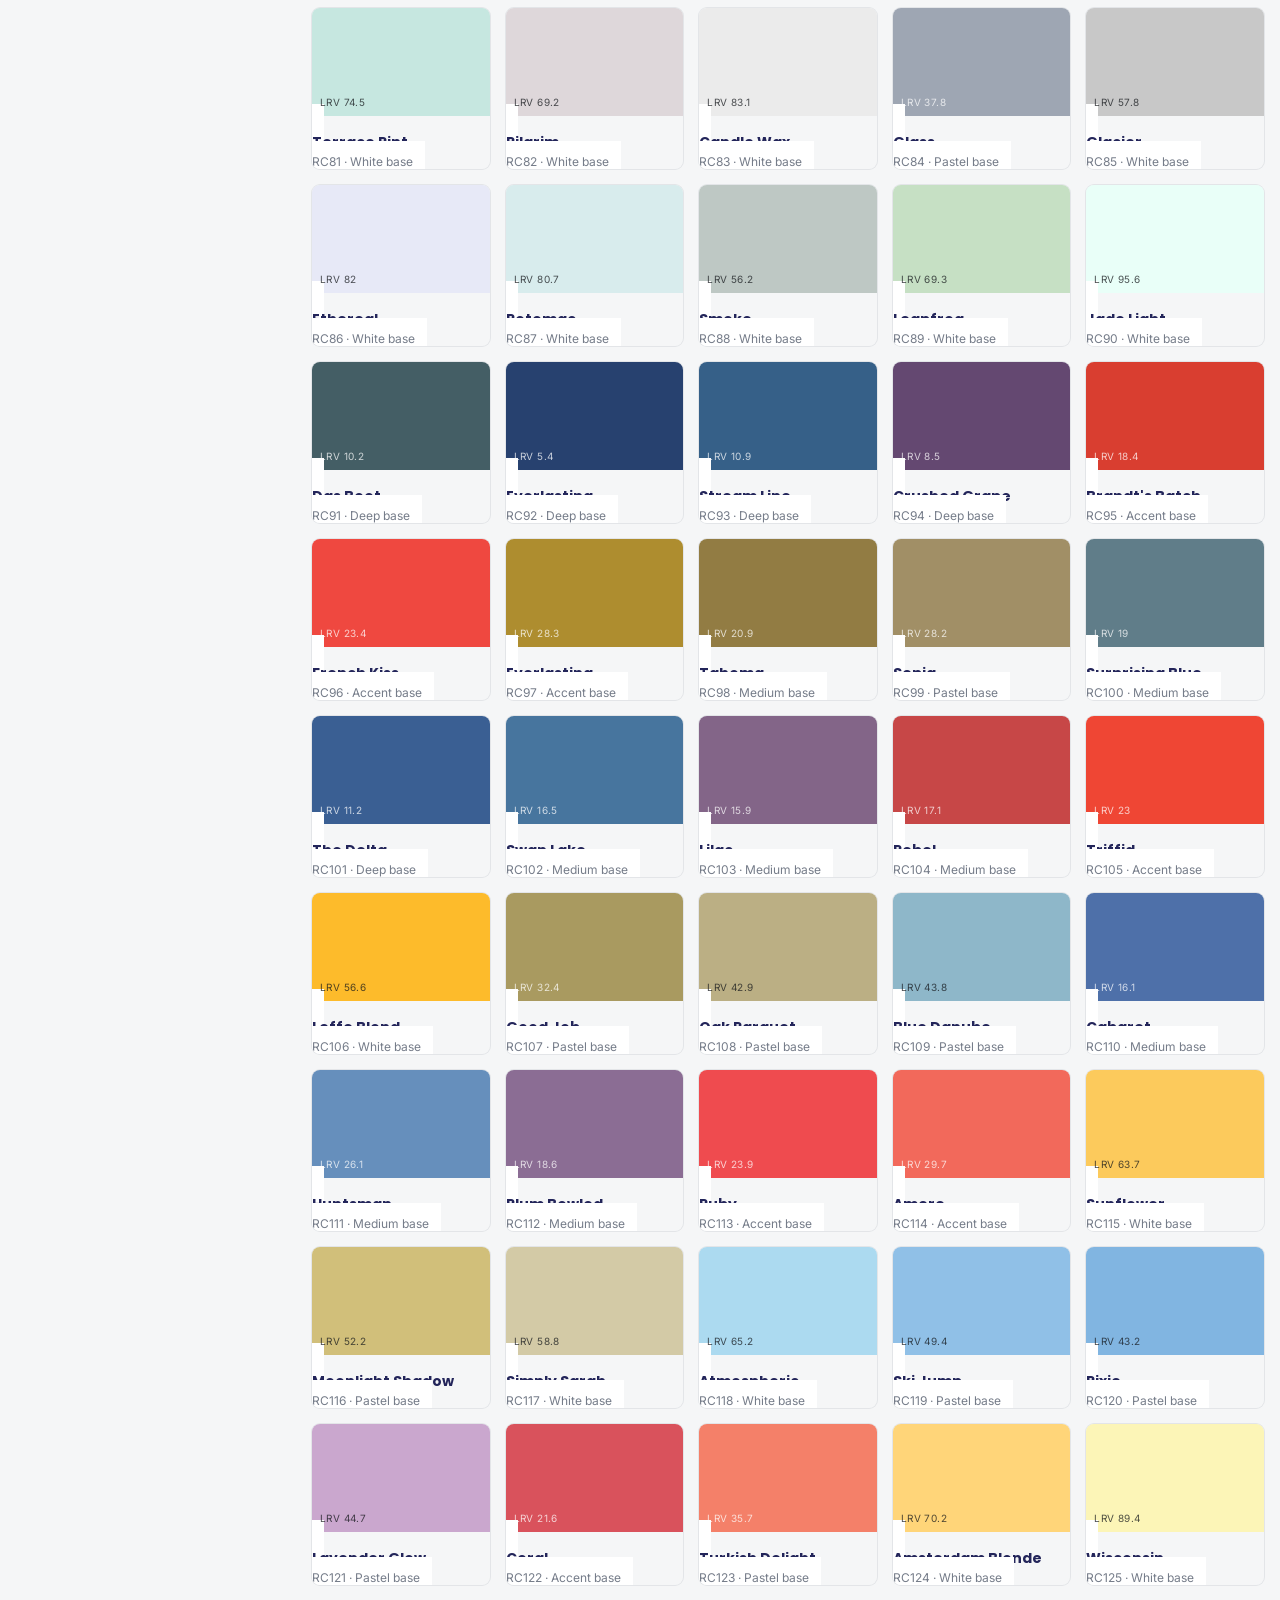
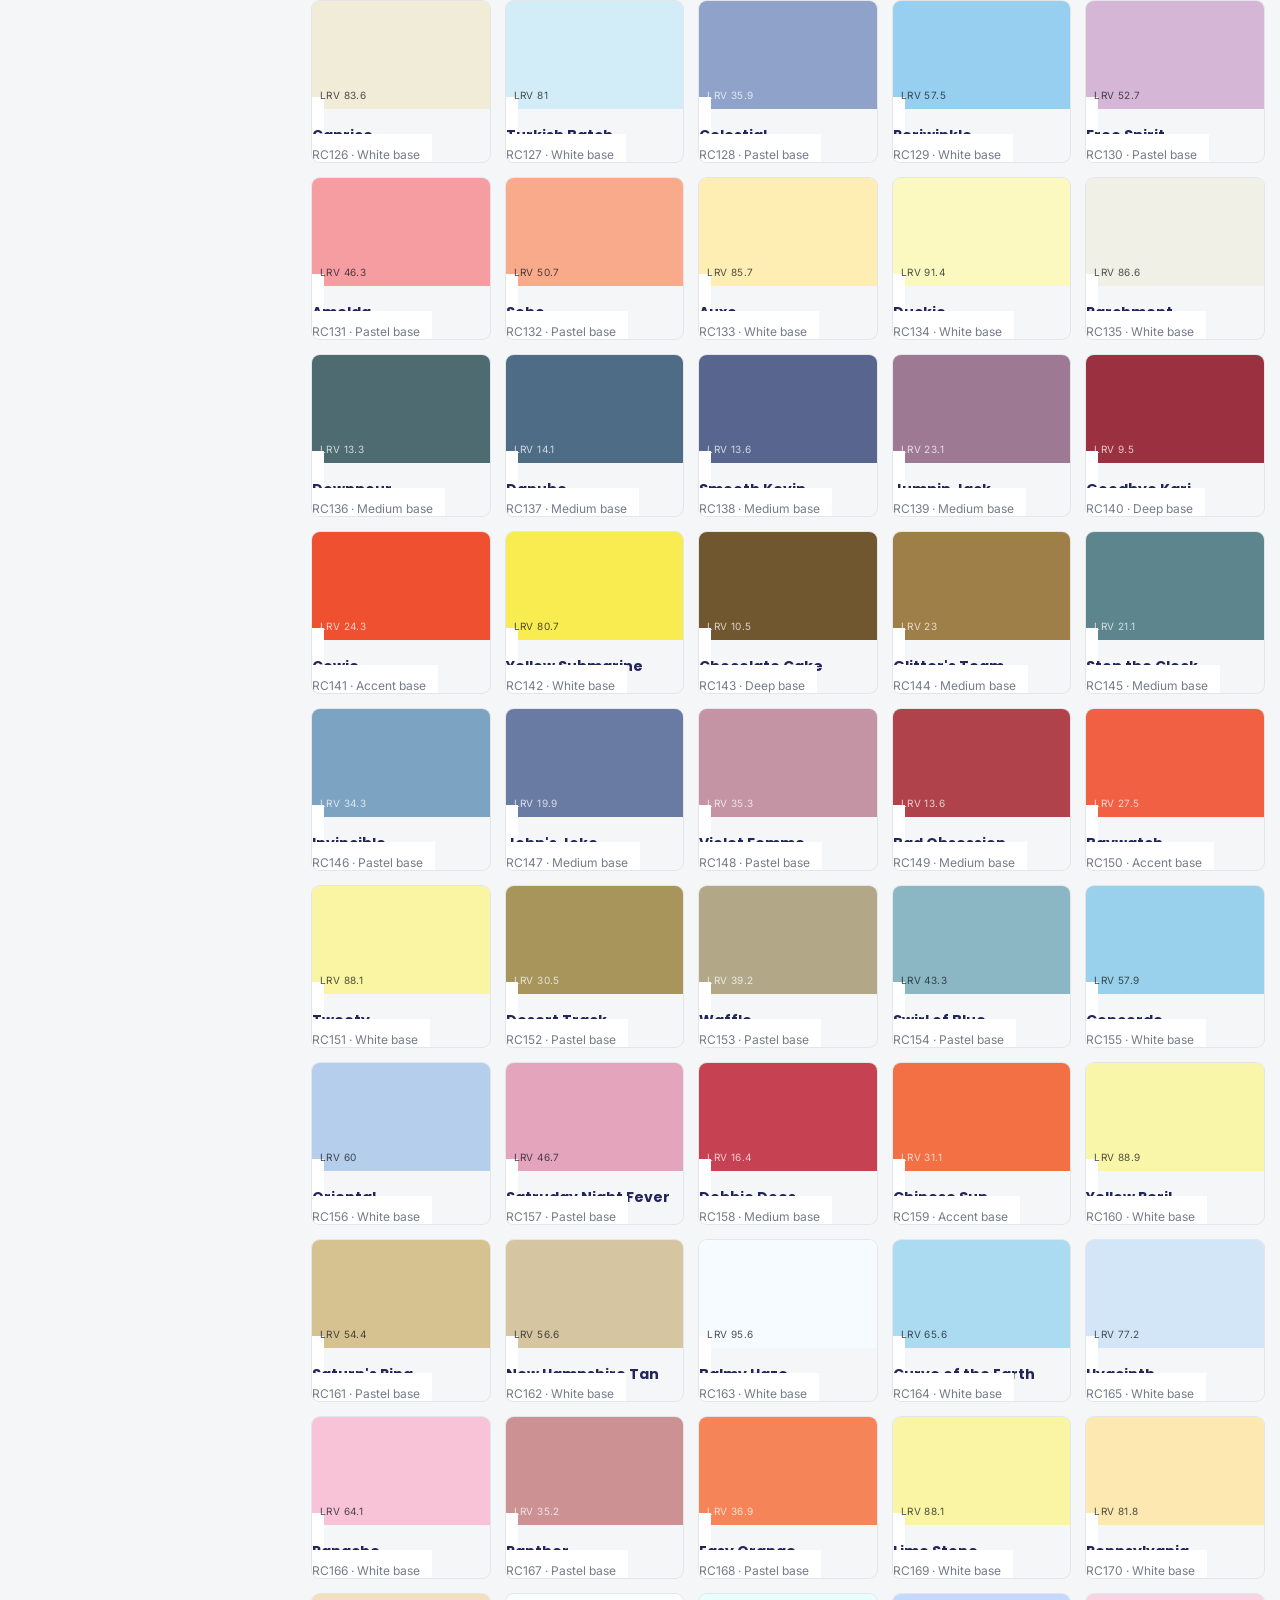
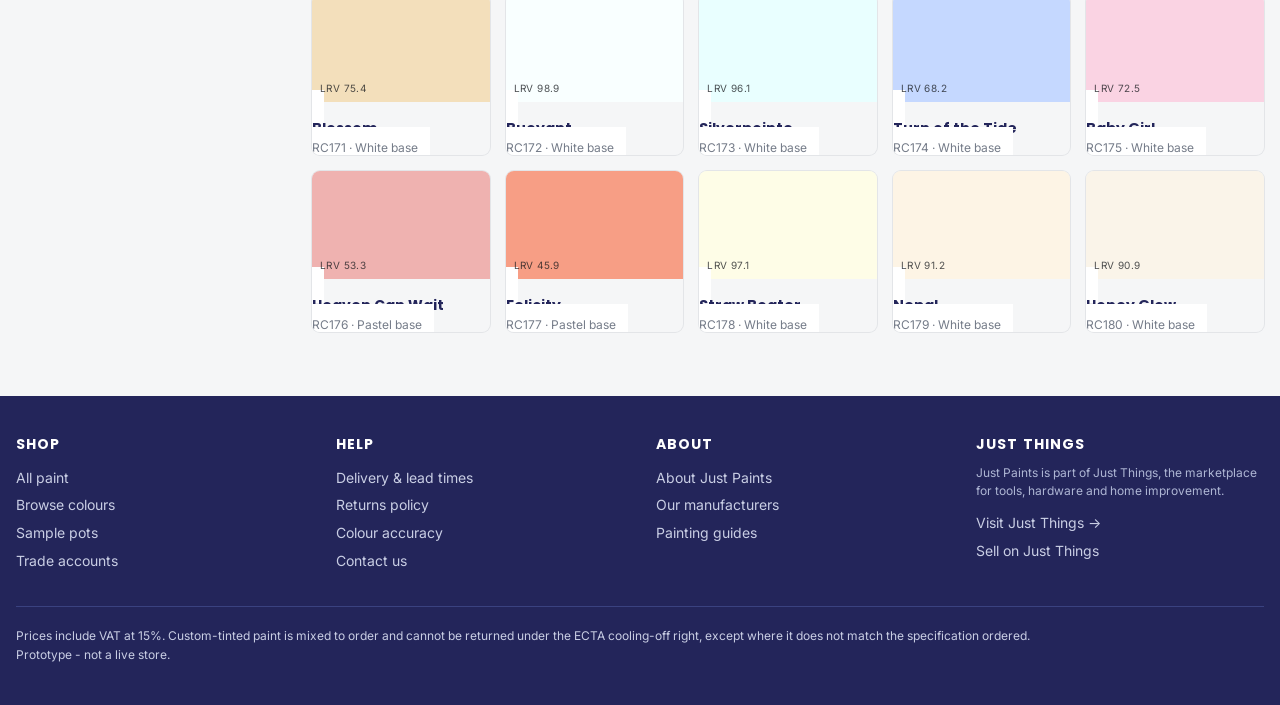
==== commit 2277f7c8: "Replace &mdash; entities with hyphens in prototype The earlier em-dash normalisation only touched li" ====
--- a/prototype/colours.html
+++ b/prototype/colours.html
@@ -61,7 +61,7 @@
     <div>
       <div class="row" style="justify-content:space-between;margin-bottom:var(--jt-space-4)">
         <span class="small muted" id="count"></span>
-        <span class="badge badge-info">Screen colours are a guide &mdash; order a sample pot</span>
+        <span class="badge badge-info">Screen colours are a guide - order a sample pot</span>
       </div>
       <div class="swatch-grid" id="grid"></div>
       <p class="muted small" id="empty" hidden style="padding:var(--jt-space-10);text-align:center">
